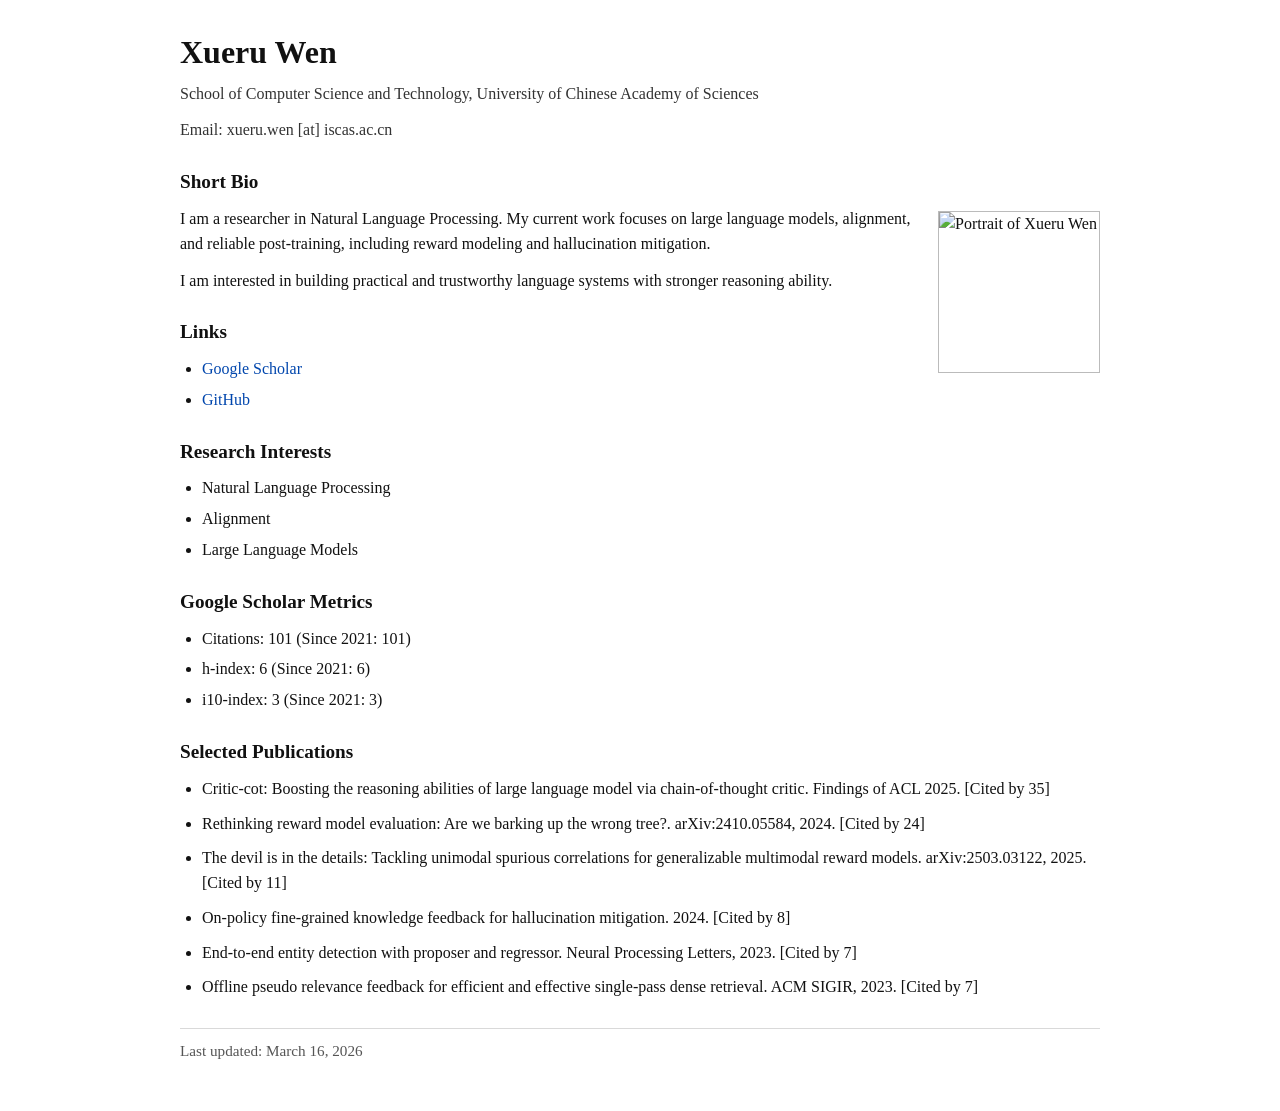
==== index.html @ b6af2918 "Initialize independent repository" ====
<!doctype html>
<html lang="en">
  <head>
    <meta charset="UTF-8" />
    <meta name="viewport" content="width=device-width, initial-scale=1.0" />
    <title>Xueru Wen | Personal Homepage</title>
    <meta
      name="description"
      content="Xueru Wen - NLP, Alignment, and Large Language Model research at UCAS."
    />
    <link rel="stylesheet" href="styles.css" />
  </head>
  <body>
    <main class="page">
      <header>
        <h1>Xueru Wen</h1>
        <p class="affiliation">
          School of Computer Science and Technology, University of Chinese Academy of Sciences
        </p>
        <p class="contact">
          Email: xueru.wen [at] iscas.ac.cn
        </p>
      </header>

      <section>
        <h2>Short Bio</h2>
        <img
          class="portrait"
          src="https://scholar.googleusercontent.com/citations?view_op=medium_photo&user=MGhwXeUAAAAJ&citpid=1"
          alt="Portrait of Xueru Wen"
        />
        <p>
          I am a researcher in Natural Language Processing. My current work focuses on large language models,
          alignment, and reliable post-training, including reward modeling and hallucination mitigation.
        </p>
        <p>
          I am interested in building practical and trustworthy language systems with stronger reasoning ability.
        </p>
      </section>

      <section>
        <h2>Links</h2>
        <ul>
          <li><a href="https://scholar.google.com/citations?user=MGhwXeUAAAAJ&hl=en" target="_blank" rel="noreferrer">Google Scholar</a></li>
          <li><a href="https://github.com/wenxueru" target="_blank" rel="noreferrer">GitHub</a></li>
        </ul>
      </section>

      <section>
        <h2>Research Interests</h2>
        <ul>
          <li>Natural Language Processing</li>
          <li>Alignment</li>
          <li>Large Language Models</li>
        </ul>
      </section>

      <section>
        <h2>Google Scholar Metrics</h2>
        <ul>
          <li>Citations: 101 (Since 2021: 101)</li>
          <li>h-index: 6 (Since 2021: 6)</li>
          <li>i10-index: 3 (Since 2021: 3)</li>
        </ul>
      </section>

      <section>
        <h2>Selected Publications</h2>
        <ul class="pub-list">
          <li>
            Critic-cot: Boosting the reasoning abilities of large language model via chain-of-thought critic.
            Findings of ACL 2025. [Cited by 35]
          </li>
          <li>
            Rethinking reward model evaluation: Are we barking up the wrong tree?.
            arXiv:2410.05584, 2024. [Cited by 24]
          </li>
          <li>
            The devil is in the details: Tackling unimodal spurious correlations for generalizable multimodal reward models.
            arXiv:2503.03122, 2025. [Cited by 11]
          </li>
          <li>
            On-policy fine-grained knowledge feedback for hallucination mitigation. 2024. [Cited by 8]
          </li>
          <li>
            End-to-end entity detection with proposer and regressor.
            Neural Processing Letters, 2023. [Cited by 7]
          </li>
          <li>
            Offline pseudo relevance feedback for efficient and effective single-pass dense retrieval.
            ACM SIGIR, 2023. [Cited by 7]
          </li>
        </ul>
      </section>

      <footer>
        <p>Last updated: March 16, 2026</p>
      </footer>
    </main>
  </body>
</html>
---- styles.css ----
html {
  font-size: 16px;
}

body {
  margin: 0;
  background: #ffffff;
  color: #111111;
  font-family: "Times New Roman", Times, serif;
  line-height: 1.55;
}

.page {
  width: min(920px, 92vw);
  margin: 28px auto 48px;
}

h1 {
  margin: 0;
  font-size: 2rem;
  font-weight: 700;
}

h2 {
  margin: 0 0 10px;
  font-size: 1.2rem;
  font-weight: 700;
}

p {
  margin: 0 0 12px;
}

.affiliation,
.contact {
  margin-top: 4px;
  color: #333333;
}

section {
  margin-top: 24px;
}

ul {
  margin: 0;
  padding-left: 22px;
}

li {
  margin: 6px 0;
}

a {
  color: #0046ad;
  text-decoration: none;
}

a:hover,
a:focus-visible {
  text-decoration: underline;
}

.portrait {
  float: right;
  width: 160px;
  height: 160px;
  object-fit: cover;
  margin: 4px 0 10px 20px;
  border: 1px solid #bbbbbb;
}

.pub-list li {
  margin: 10px 0;
}

footer {
  margin-top: 28px;
  border-top: 1px solid #d9d9d9;
  padding-top: 10px;
  color: #555555;
  font-size: 0.95rem;
}

@media (max-width: 680px) {
  .page {
    width: 94vw;
    margin-top: 20px;
  }

  .portrait {
    float: none;
    display: block;
    width: 120px;
    height: 120px;
    margin: 0 0 12px;
  }
}
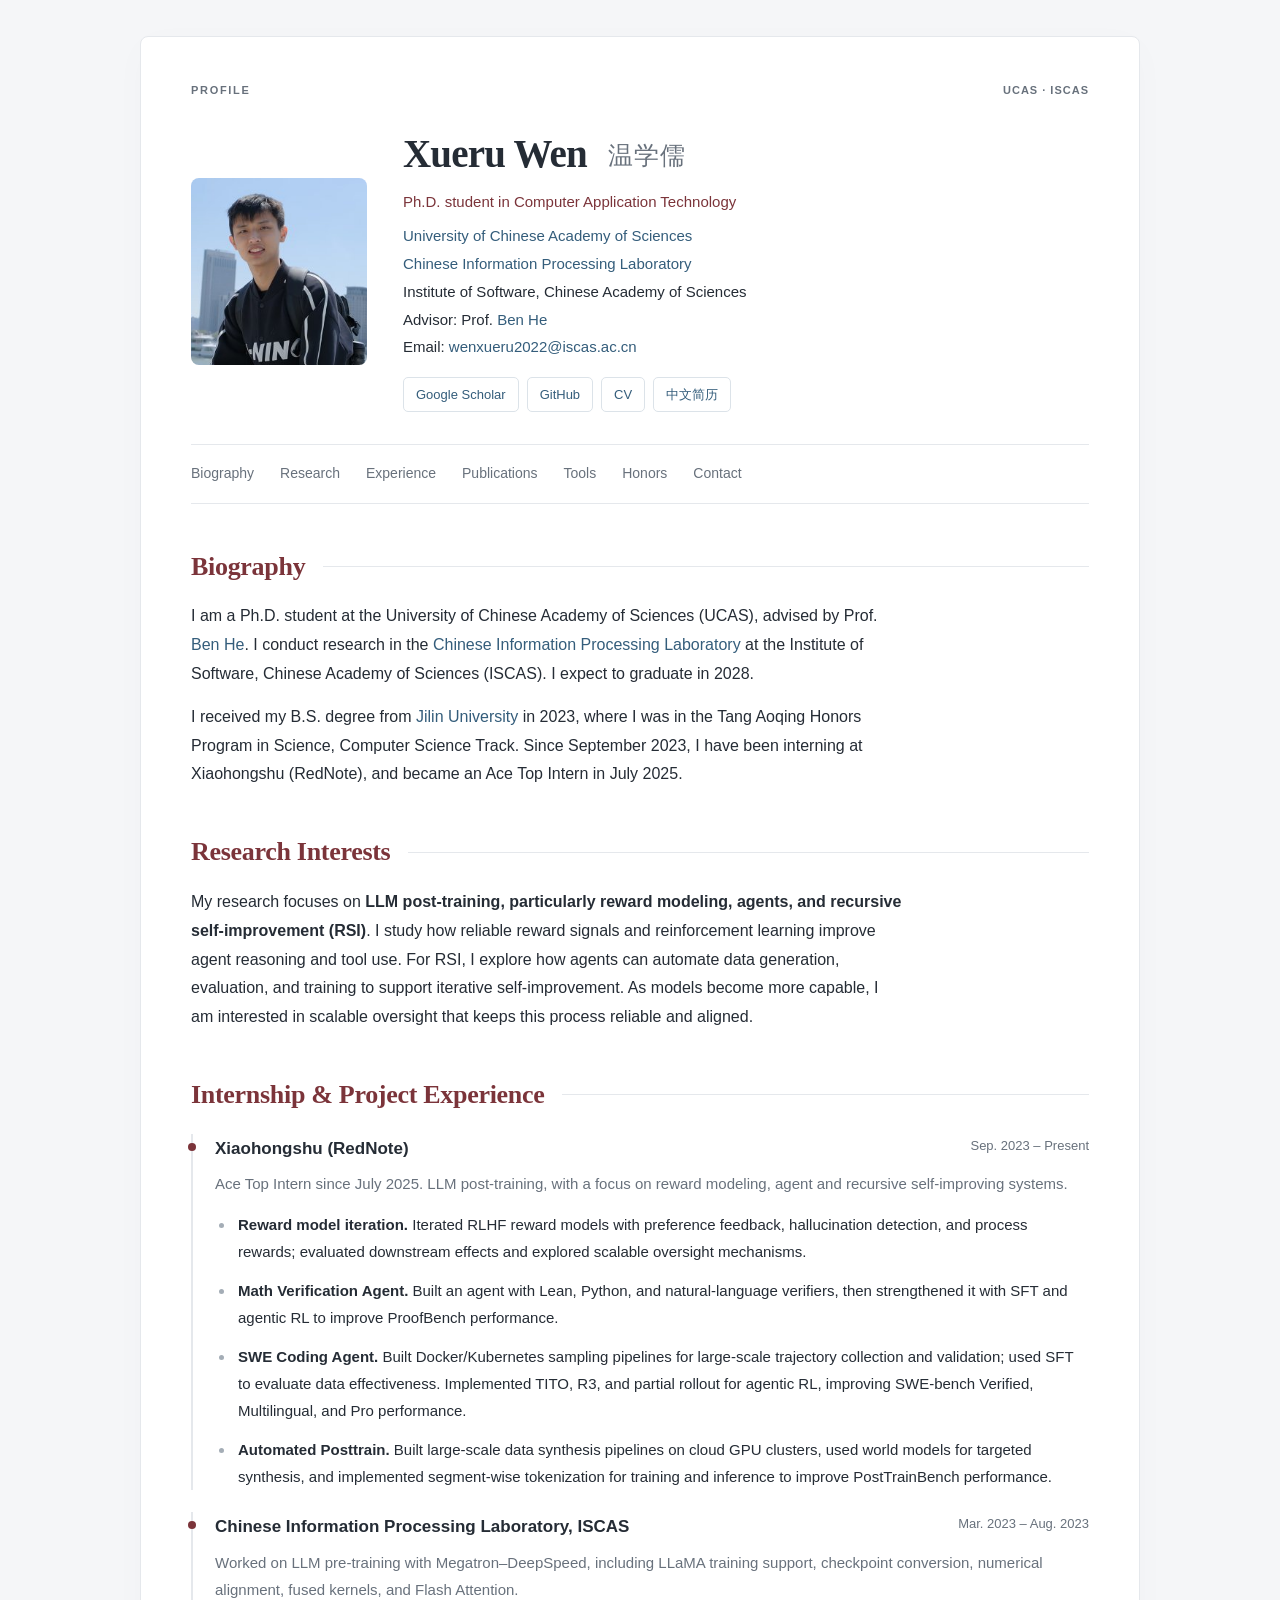
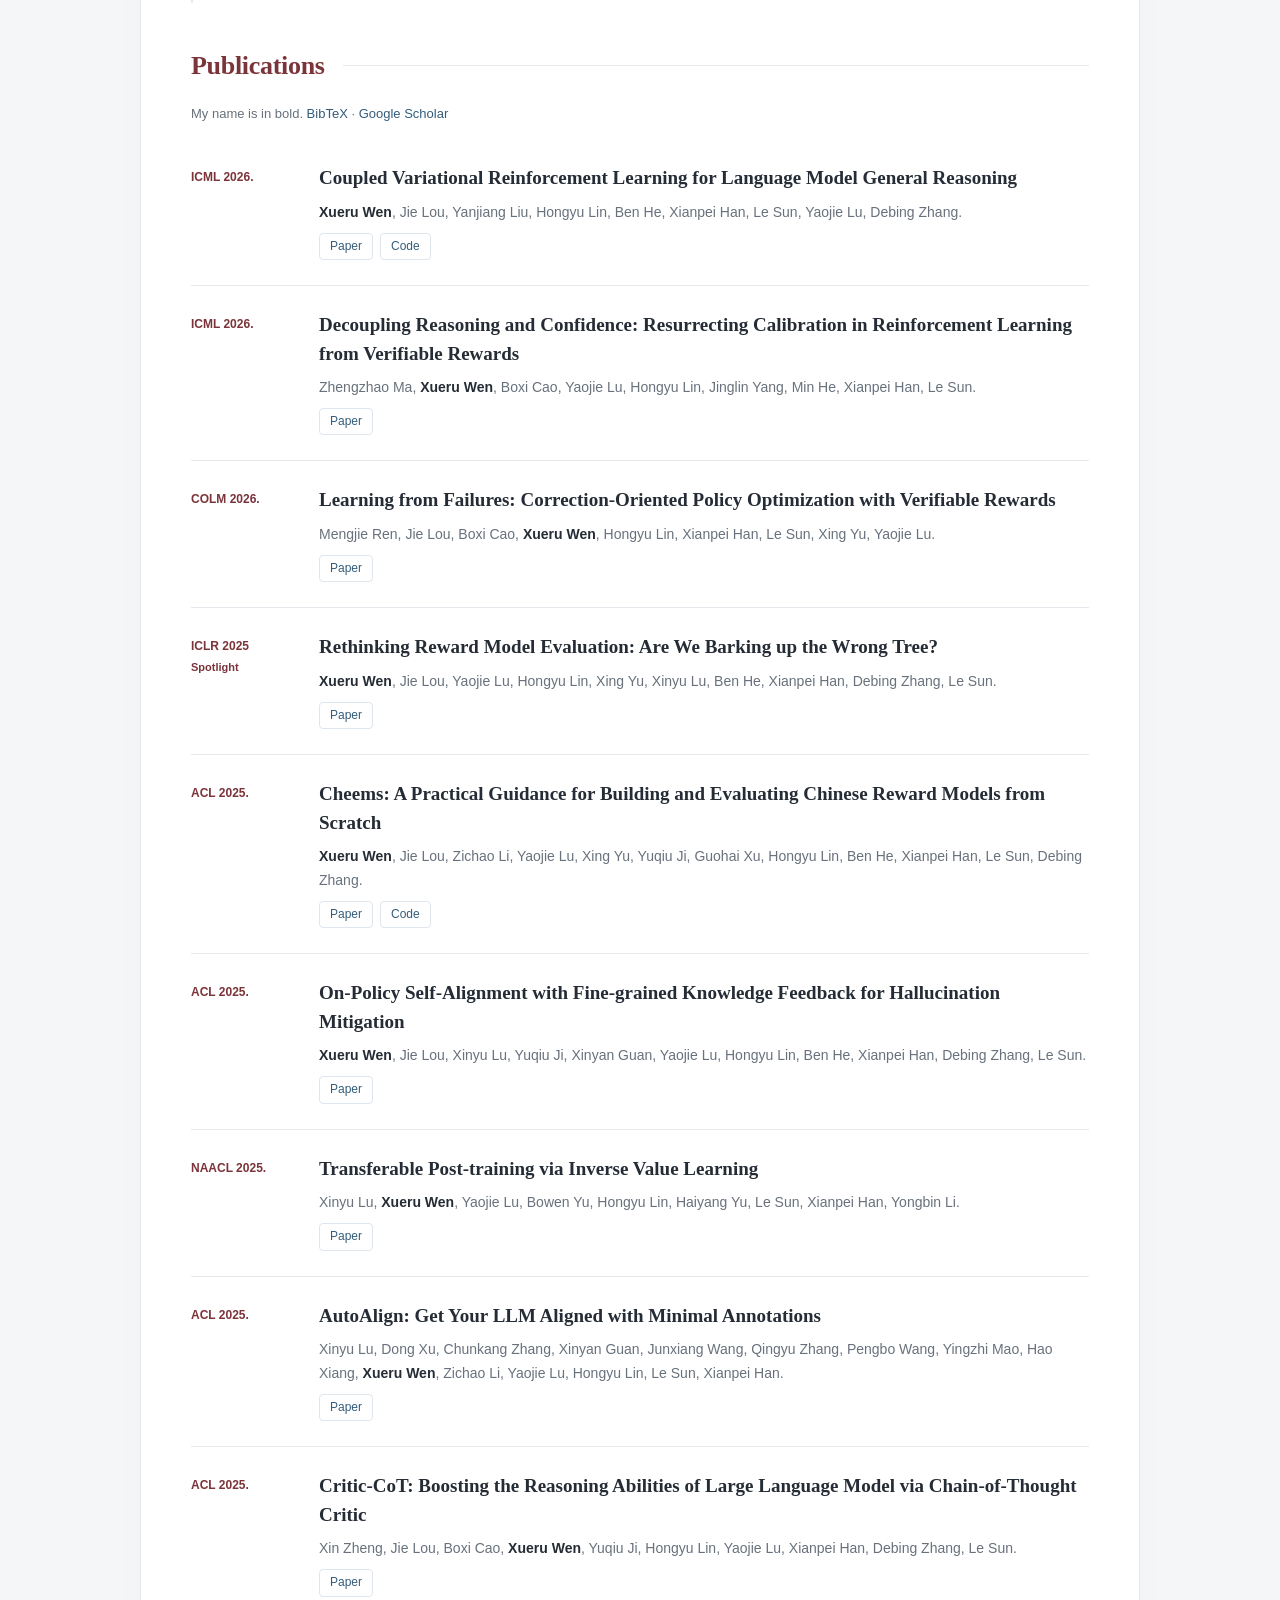
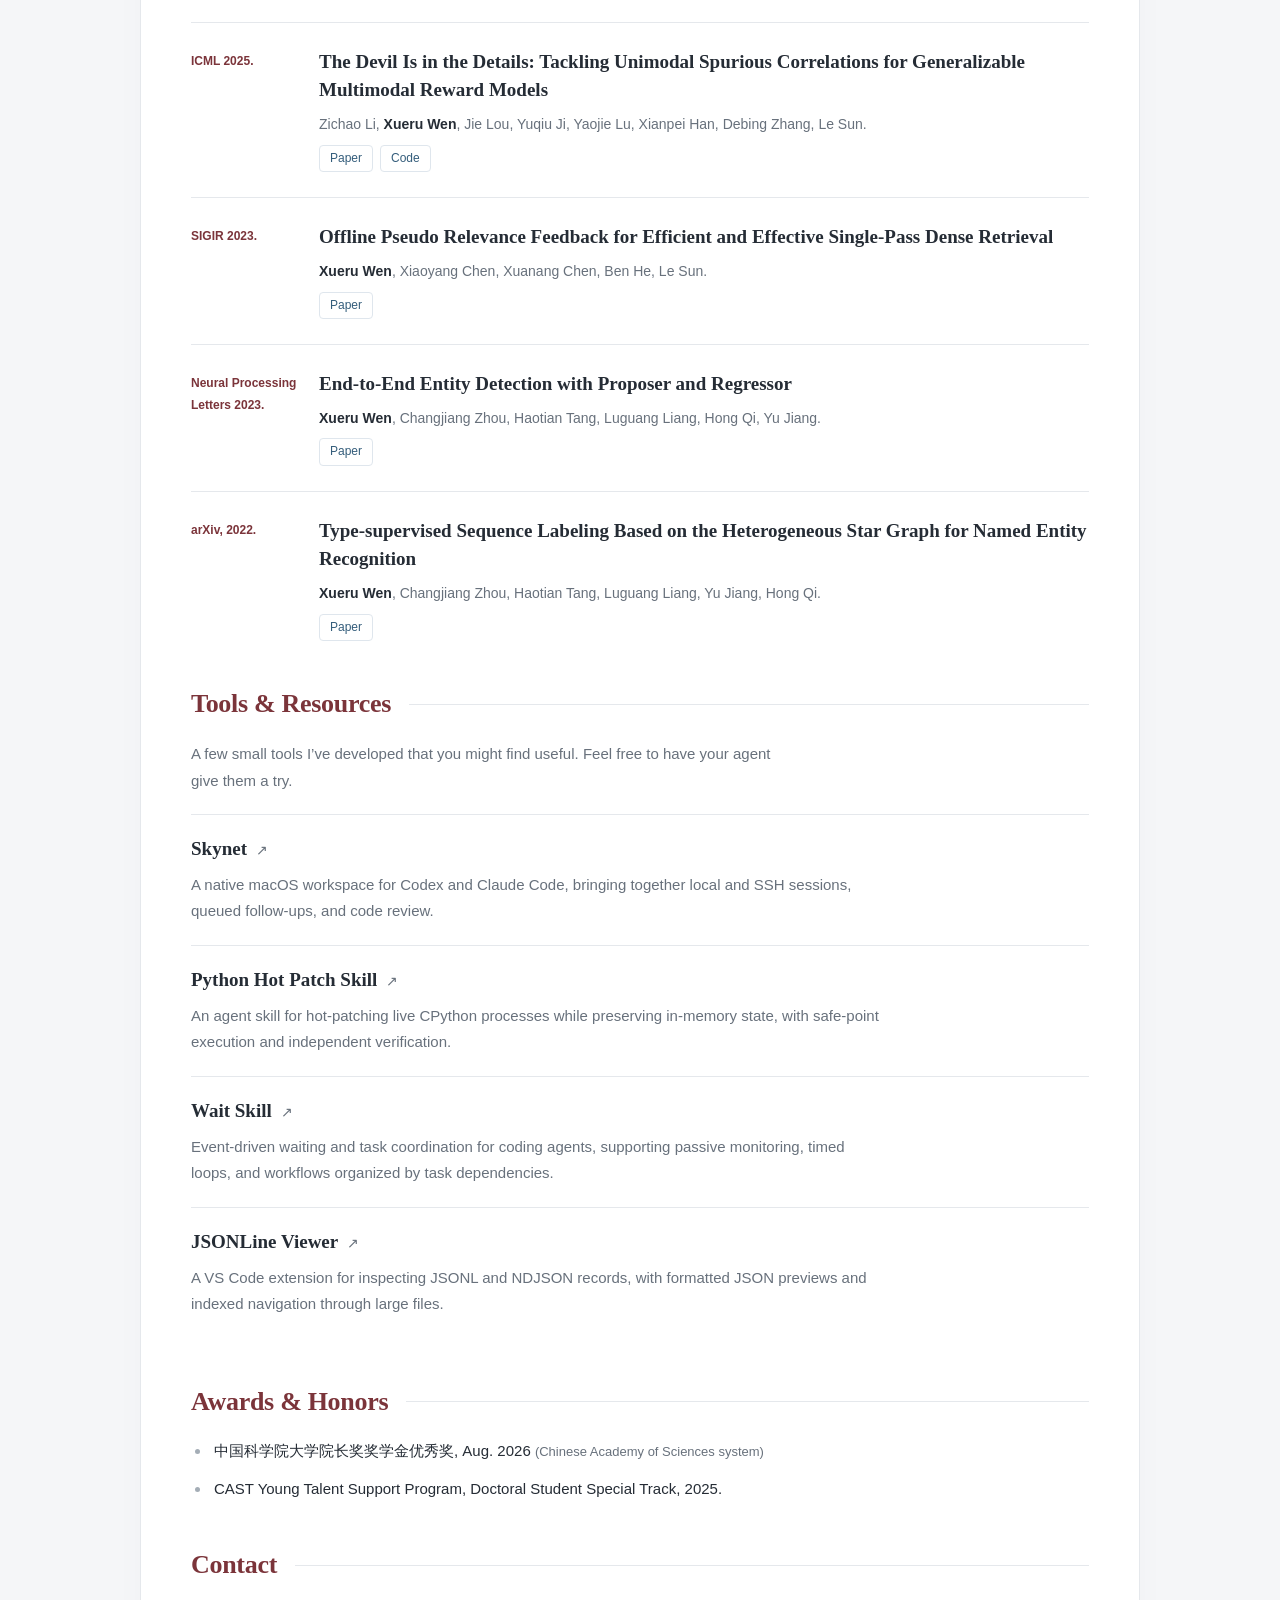
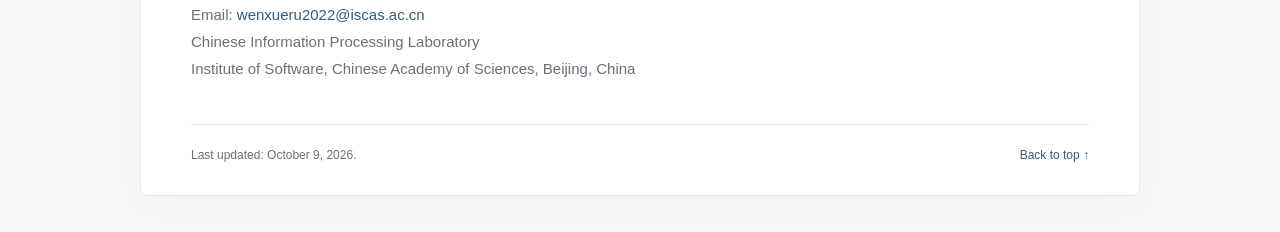
==== commit 15e485d8: "Publish academic profile with publications and CVs" ====
--- a/index.html
+++ b/index.html
@@ -1,101 +1,152 @@
 <!doctype html>
 <html lang="en">
-  <head>
-    <meta charset="UTF-8" />
-    <meta name="viewport" content="width=device-width, initial-scale=1.0" />
-    <title>Xueru Wen | Personal Homepage</title>
-    <meta
-      name="description"
-      content="Xueru Wen - NLP, Alignment, and Large Language Model research at UCAS."
-    />
-    <link rel="stylesheet" href="styles.css" />
-  </head>
-  <body>
-    <main class="page">
-      <header>
-        <h1>Xueru Wen</h1>
-        <p class="affiliation">
-          School of Computer Science and Technology, University of Chinese Academy of Sciences
-        </p>
-        <p class="contact">
-          Email: xueru.wen [at] iscas.ac.cn
-        </p>
-      </header>
+<head>
+  <meta charset="UTF-8" />
+  <meta name="viewport" content="width=device-width, initial-scale=1" />
+  <meta name="description" content="Xueru Wen (温学儒), Ph.D. student at UCAS and ISCAS. Research on LLM post-training, reward modeling, reinforcement learning, and recursive self-improving agents." />
+  <title>Xueru Wen | 温学儒</title>
+  <link rel="stylesheet" href="styles.css?v=6" />
+</head>
+<body>
+<a class="skip-link" href="#biography">Skip to content</a>
+<main class="page">
+  <header id="top">
+    <p class="eyebrow">Profile <span>UCAS · ISCAS</span></p>
+    <div class="profile">
+      <img class="portrait" src="assets/portrait.jpg?v=2" width="241" height="256" alt="Portrait of Xueru Wen" />
+      <div>
+        <h1>Xueru Wen <span class="chinese-name" lang="zh-CN">温学儒</span></h1>
+        <p class="role">Ph.D. student in Computer Application Technology</p>
+        <p><a href="https://www.ucas.ac.cn/">University of Chinese Academy of Sciences</a></p>
+        <p><a href="https://www.icip.org.cn/zh/homepage/">Chinese Information Processing Laboratory</a></p>
+        <p>Institute of Software, Chinese Academy of Sciences</p>
+        <p>Advisor: Prof. <a href="https://people.ucas.edu.cn/~benhe">Ben He</a></p>
+        <p>Email: <a href="mailto:wenxueru2022@iscas.ac.cn">wenxueru2022@iscas.ac.cn</a></p>
+        <div class="profile-links" aria-label="Profile and CV links">
+          <a href="https://scholar.google.com/citations?user=MGhwXeUAAAAJ&amp;hl=en">Google Scholar</a>
+          <a href="https://github.com/wenxueru">GitHub</a>
+          <a href="assets/resume.pdf?v=20261009-cv8">CV</a>
+          <a href="assets/resume-zh_CN.pdf?v=20261009-cv8" lang="zh-CN">中文简历</a>
+        </div>
+      </div>
+    </div>
+    <nav class="navigation" aria-label="Sections">
+      <a href="#biography">Biography</a><a href="#research">Research</a><a href="#experience">Experience</a>
+      <a href="#publications">Publications</a><a href="#projects">Tools</a><a href="#honors">Honors</a><a href="#contact">Contact</a>
+    </nav>
+  </header>
 
-      <section>
-        <h2>Short Bio</h2>
-        <img
-          class="portrait"
-          src="https://scholar.googleusercontent.com/citations?view_op=medium_photo&user=MGhwXeUAAAAJ&citpid=1"
-          alt="Portrait of Xueru Wen"
-        />
-        <p>
-          I am a researcher in Natural Language Processing. My current work focuses on large language models,
-          alignment, and reliable post-training, including reward modeling and hallucination mitigation.
-        </p>
-        <p>
-          I am interested in building practical and trustworthy language systems with stronger reasoning ability.
-        </p>
-      </section>
+  <section id="biography" aria-labelledby="biography-title">
+    <h2 id="biography-title">Biography</h2>
+    <p>I am a Ph.D. student at the University of Chinese Academy of Sciences (UCAS), advised by Prof. <a href="https://people.ucas.edu.cn/~benhe">Ben He</a>. I conduct research in the <a href="https://www.icip.org.cn/zh/homepage/">Chinese Information Processing Laboratory</a> at the Institute of Software, Chinese Academy of Sciences (ISCAS). I expect to graduate in 2028.</p>
+    <p>I received my B.S. degree from <a href="https://www.jlu.edu.cn/">Jilin University</a> in 2023, where I was in the Tang Aoqing Honors Program in Science, Computer Science Track. Since September 2023, I have been interning at Xiaohongshu (RedNote), and became an Ace Top Intern in July 2025.</p>
+  </section>
 
-      <section>
-        <h2>Links</h2>
-        <ul>
-          <li><a href="https://scholar.google.com/citations?user=MGhwXeUAAAAJ&hl=en" target="_blank" rel="noreferrer">Google Scholar</a></li>
-          <li><a href="https://github.com/wenxueru" target="_blank" rel="noreferrer">GitHub</a></li>
-        </ul>
-      </section>
+  <section id="research" aria-labelledby="research-title">
+    <h2 id="research-title">Research Interests</h2>
+    <p>My research focuses on <strong>LLM post-training, particularly reward modeling, agents, and recursive self-improvement (RSI)</strong>. I study how reliable reward signals and reinforcement learning improve agent reasoning and tool use. For RSI, I explore how agents can automate data generation, evaluation, and training to support iterative self-improvement. As models become more capable, I am interested in scalable oversight that keeps this process reliable and aligned.</p>
+  </section>
 
-      <section>
-        <h2>Research Interests</h2>
-        <ul>
-          <li>Natural Language Processing</li>
-          <li>Alignment</li>
-          <li>Large Language Models</li>
-        </ul>
-      </section>
+  <section id="experience" aria-labelledby="experience-title">
+    <h2 id="experience-title">Internship &amp; Project Experience</h2>
+    <article class="experience">
+      <div class="experience-title"><strong>Xiaohongshu (RedNote)</strong><span class="date">Sep. 2023 – Present</span></div>
+      <p>Ace Top Intern since July 2025. LLM post-training, with a focus on reward modeling, agent and recursive self-improving systems.</p>
+      <ul>
+        <li><strong>Reward model iteration.</strong> Iterated RLHF reward models with preference feedback, hallucination detection, and process rewards; evaluated downstream effects and explored scalable oversight mechanisms.</li>
+        <li><strong>Math Verification Agent.</strong> Built an agent with Lean, Python, and natural-language verifiers, then strengthened it with SFT and agentic RL to improve ProofBench performance.</li>
+        <li><strong>SWE Coding Agent.</strong> Built Docker/Kubernetes sampling pipelines for large-scale trajectory collection and validation; used SFT to evaluate data effectiveness. Implemented TITO, R3, and partial rollout for agentic RL, improving SWE-bench Verified, Multilingual, and Pro performance.</li>
+        <li><strong>Automated Posttrain.</strong> Built large-scale data synthesis pipelines on cloud GPU clusters, used world models for targeted synthesis, and implemented segment-wise tokenization for training and inference to improve PostTrainBench performance.</li>
+      </ul>
+    </article>
+    <article class="experience">
+      <div class="experience-title"><strong>Chinese Information Processing Laboratory, ISCAS</strong><span class="date">Mar. 2023 – Aug. 2023</span></div>
+      <p>Worked on LLM pre-training with Megatron–DeepSpeed, including LLaMA training support, checkpoint conversion, numerical alignment, fused kernels, and Flash Attention.</p>
+    </article>
+  </section>
 
-      <section>
-        <h2>Google Scholar Metrics</h2>
-        <ul>
-          <li>Citations: 101 (Since 2021: 101)</li>
-          <li>h-index: 6 (Since 2021: 6)</li>
-          <li>i10-index: 3 (Since 2021: 3)</li>
-        </ul>
-      </section>
+  <section id="publications" aria-labelledby="publications-title">
+    <h2 id="publications-title">Publications</h2>
+    <p class="section-note">My name is in bold. <a href="assets/publications.bib" download>BibTeX</a> · <a href="https://scholar.google.com/citations?user=MGhwXeUAAAAJ&amp;hl=en">Google Scholar</a></p>
+    <ol class="publications">
+<li><a class="paper-title" href="https://arxiv.org/abs/2512.12576">Coupled Variational Reinforcement Learning for Language Model General Reasoning</a>
+      <span class="paper-links"><a href="https://arxiv.org/abs/2512.12576">Paper</a> <a href="https://github.com/wenxueru/CoVRL">Code</a></span>
+      <div class="authors"><strong>Xueru Wen</strong>, Jie Lou, Yanjiang Liu, Hongyu Lin, Ben He, Xianpei Han, Le Sun, Yaojie Lu, Debing Zhang.</div><div class="venue">ICML 2026.</div></li>
+<li><a class="paper-title" href="https://arxiv.org/abs/2603.09117">Decoupling Reasoning and Confidence: Resurrecting Calibration in Reinforcement Learning from Verifiable Rewards</a>
+      <span class="paper-links"><a href="https://arxiv.org/abs/2603.09117">Paper</a></span>
+      <div class="authors">Zhengzhao Ma, <strong>Xueru Wen</strong>, Boxi Cao, Yaojie Lu, Hongyu Lin, Jinglin Yang, Min He, Xianpei Han, Le Sun.</div><div class="venue">ICML 2026.</div></li>
+<li><a class="paper-title" href="https://arxiv.org/abs/2605.14539">Learning from Failures: Correction-Oriented Policy Optimization with Verifiable Rewards</a>
+      <span class="paper-links"><a href="https://arxiv.org/abs/2605.14539">Paper</a></span>
+      <div class="authors">Mengjie Ren, Jie Lou, Boxi Cao, <strong>Xueru Wen</strong>, Hongyu Lin, Xianpei Han, Le Sun, Xing Yu, Yaojie Lu.</div><div class="venue">COLM 2026.</div></li>
+<li><a class="paper-title" href="https://openreview.net/forum?id=Cnwz9jONi5">Rethinking Reward Model Evaluation: Are We Barking up the Wrong Tree?</a>
+      <span class="paper-links"><a href="https://openreview.net/forum?id=Cnwz9jONi5">Paper</a></span>
+      <div class="authors"><strong>Xueru Wen</strong>, Jie Lou, Yaojie Lu, Hongyu Lin, Xing Yu, Xinyu Lu, Ben He, Xianpei Han, Debing Zhang, Le Sun.</div><div class="venue">ICLR 2025 <span class="spotlight">Spotlight</span></div></li>
+<li><a class="paper-title" href="https://aclanthology.org/2025.acl-long.737/">Cheems: A Practical Guidance for Building and Evaluating Chinese Reward Models from Scratch</a>
+      <span class="paper-links"><a href="https://aclanthology.org/2025.acl-long.737/">Paper</a> <a href="https://github.com/AlignRM/CheemsRM">Code</a></span>
+      <div class="authors"><strong>Xueru Wen</strong>, Jie Lou, Zichao Li, Yaojie Lu, Xing Yu, Yuqiu Ji, Guohai Xu, Hongyu Lin, Ben He, Xianpei Han, Le Sun, Debing Zhang.</div><div class="venue">ACL 2025.</div></li>
+<li><a class="paper-title" href="https://aclanthology.org/2025.findings-acl.271/">On-Policy Self-Alignment with Fine-grained Knowledge Feedback for Hallucination Mitigation</a>
+      <span class="paper-links"><a href="https://aclanthology.org/2025.findings-acl.271/">Paper</a></span>
+      <div class="authors"><strong>Xueru Wen</strong>, Jie Lou, Xinyu Lu, Yuqiu Ji, Xinyan Guan, Yaojie Lu, Hongyu Lin, Ben He, Xianpei Han, Debing Zhang, Le Sun.</div><div class="venue">ACL 2025.</div></li>
+<li><a class="paper-title" href="https://aclanthology.org/2025.naacl-long.227/">Transferable Post-training via Inverse Value Learning</a>
+      <span class="paper-links"><a href="https://aclanthology.org/2025.naacl-long.227/">Paper</a></span>
+      <div class="authors">Xinyu Lu, <strong>Xueru Wen</strong>, Yaojie Lu, Bowen Yu, Hongyu Lin, Haiyang Yu, Le Sun, Xianpei Han, Yongbin Li.</div><div class="venue">NAACL 2025.</div></li>
+<li><a class="paper-title" href="https://aclanthology.org/2025.acl-demo.19/">AutoAlign: Get Your LLM Aligned with Minimal Annotations</a>
+      <span class="paper-links"><a href="https://aclanthology.org/2025.acl-demo.19/">Paper</a></span>
+      <div class="authors">Xinyu Lu, Dong Xu, Chunkang Zhang, Xinyan Guan, Junxiang Wang, Qingyu Zhang, Pengbo Wang, Yingzhi Mao, Hao Xiang, <strong>Xueru Wen</strong>, Zichao Li, Yaojie Lu, Hongyu Lin, Le Sun, Xianpei Han.</div><div class="venue">ACL 2025.</div></li>
+<li><a class="paper-title" href="https://aclanthology.org/2025.findings-acl.89/">Critic-CoT: Boosting the Reasoning Abilities of Large Language Model via Chain-of-Thought Critic</a>
+      <span class="paper-links"><a href="https://aclanthology.org/2025.findings-acl.89/">Paper</a></span>
+      <div class="authors">Xin Zheng, Jie Lou, Boxi Cao, <strong>Xueru Wen</strong>, Yuqiu Ji, Hongyu Lin, Yaojie Lu, Xianpei Han, Debing Zhang, Le Sun.</div><div class="venue">ACL 2025.</div></li>
+<li><a class="paper-title" href="https://proceedings.mlr.press/v267/li25cw.html">The Devil Is in the Details: Tackling Unimodal Spurious Correlations for Generalizable Multimodal Reward Models</a>
+      <span class="paper-links"><a href="https://proceedings.mlr.press/v267/li25cw.html">Paper</a> <a href="https://github.com/alignrm/Generalizable-MM-RM">Code</a></span>
+      <div class="authors">Zichao Li, <strong>Xueru Wen</strong>, Jie Lou, Yuqiu Ji, Yaojie Lu, Xianpei Han, Debing Zhang, Le Sun.</div><div class="venue">ICML 2025.</div></li>
+<li><a class="paper-title" href="https://doi.org/10.1145/3539618.3592028">Offline Pseudo Relevance Feedback for Efficient and Effective Single-Pass Dense Retrieval</a>
+      <span class="paper-links"><a href="https://doi.org/10.1145/3539618.3592028">Paper</a></span>
+      <div class="authors"><strong>Xueru Wen</strong>, Xiaoyang Chen, Xuanang Chen, Ben He, Le Sun.</div><div class="venue">SIGIR 2023.</div></li>
+<li><a class="paper-title" href="https://doi.org/10.1007/s11063-023-11201-8">End-to-End Entity Detection with Proposer and Regressor</a>
+      <span class="paper-links"><a href="https://doi.org/10.1007/s11063-023-11201-8">Paper</a></span>
+      <div class="authors"><strong>Xueru Wen</strong>, Changjiang Zhou, Haotian Tang, Luguang Liang, Hong Qi, Yu Jiang.</div><div class="venue">Neural Processing Letters 2023.</div></li>
+<li><a class="paper-title" href="https://arxiv.org/abs/2210.10240">Type-supervised Sequence Labeling Based on the Heterogeneous Star Graph for Named Entity Recognition</a>
+      <span class="paper-links"><a href="https://arxiv.org/abs/2210.10240">Paper</a></span>
+      <div class="authors"><strong>Xueru Wen</strong>, Changjiang Zhou, Haotian Tang, Luguang Liang, Yu Jiang, Hong Qi.</div><div class="venue">arXiv, 2022.</div></li>
+    </ol>
+  </section>
 
-      <section>
-        <h2>Selected Publications</h2>
-        <ul class="pub-list">
-          <li>
-            Critic-cot: Boosting the reasoning abilities of large language model via chain-of-thought critic.
-            Findings of ACL 2025. [Cited by 35]
-          </li>
-          <li>
-            Rethinking reward model evaluation: Are we barking up the wrong tree?.
-            arXiv:2410.05584, 2024. [Cited by 24]
-          </li>
-          <li>
-            The devil is in the details: Tackling unimodal spurious correlations for generalizable multimodal reward models.
-            arXiv:2503.03122, 2025. [Cited by 11]
-          </li>
-          <li>
-            On-policy fine-grained knowledge feedback for hallucination mitigation. 2024. [Cited by 8]
-          </li>
-          <li>
-            End-to-end entity detection with proposer and regressor.
-            Neural Processing Letters, 2023. [Cited by 7]
-          </li>
-          <li>
-            Offline pseudo relevance feedback for efficient and effective single-pass dense retrieval.
-            ACM SIGIR, 2023. [Cited by 7]
-          </li>
-        </ul>
-      </section>
+  <section id="projects" aria-labelledby="projects-title">
+    <h2 id="projects-title">Tools &amp; Resources</h2>
+    <p class="tools-intro">A few small tools I’ve developed that you might find useful. Feel free to have your agent give them a try.</p>
+    <div class="projects-grid">
+      <article class="project">
+        <h3><a href="https://github.com/wenxueru/skynet">Skynet <span aria-hidden="true">↗</span></a></h3>
+        <p>A native macOS workspace for Codex and Claude Code, bringing together local and SSH sessions, queued follow-ups, and code review.</p>
+      </article>
+      <article class="project">
+        <h3><a href="https://github.com/wenxueru/python-hot-patch-skill">Python Hot Patch Skill <span aria-hidden="true">↗</span></a></h3>
+        <p>An agent skill for hot-patching live CPython processes while preserving in-memory state, with safe-point execution and independent verification.</p>
+      </article>
+      <article class="project">
+        <h3><a href="https://github.com/wenxueru/wait-skill">Wait Skill <span aria-hidden="true">↗</span></a></h3>
+        <p>Event-driven waiting and task coordination for coding agents, supporting passive monitoring, timed loops, and workflows organized by task dependencies.</p>
+      </article>
+      <article class="project">
+        <h3><a href="https://github.com/wenxueru/jsonline-viewer">JSONLine Viewer <span aria-hidden="true">↗</span></a></h3>
+        <p>A VS Code extension for inspecting JSONL and NDJSON records, with formatted JSON previews and indexed navigation through large files.</p>
+      </article>
+    </div>
+  </section>
 
-      <footer>
-        <p>Last updated: March 16, 2026</p>
-      </footer>
-    </main>
-  </body>
+  <section id="honors" aria-labelledby="honors-title">
+    <h2 id="honors-title">Awards &amp; Honors</h2>
+    <ul>
+      <li><span lang="zh-CN">中国科学院大学院长奖奖学金优秀奖</span>, Aug. 2026 <span class="section-note">(Chinese Academy of Sciences system)</span></li>
+      <li>CAST Young Talent Support Program, Doctoral Student Special Track, 2025.</li>
+    </ul>
+  </section>
+
+  <section id="contact" aria-labelledby="contact-title">
+    <h2 id="contact-title">Contact</h2>
+    <p>Email: <a href="mailto:wenxueru2022@iscas.ac.cn">wenxueru2022@iscas.ac.cn</a><br />Chinese Information Processing Laboratory<br />Institute of Software, Chinese Academy of Sciences, Beijing, China</p>
+  </section>
+  <footer><p>Last updated: <time datetime="2026-10-09">October 9, 2026</time>.</p><a href="#top">Back to top ↑</a></footer>
+</main>
+</body>
 </html>
--- a/styles.css
+++ b/styles.css
@@ -1,97 +1,178 @@
-html {
-  font-size: 16px;
+:root {
+  color-scheme: light;
+  --ink: #252c35;
+  --muted: #68717c;
+  --accent: #7b343a;
+  --link: #345d7b;
+  --rule: #e5e8ec;
+  --serif: Georgia, "Times New Roman", "Songti SC", SimSun, serif;
 }
-
+* { box-sizing: border-box; }
+html { scroll-behavior: smooth; scroll-padding-top: 28px; }
 body {
   margin: 0;
-  background: #ffffff;
-  color: #111111;
-  font-family: "Times New Roman", Times, serif;
-  line-height: 1.55;
+  color: var(--ink);
+  background: #f5f6f8;
+  font: 16px/1.8 -apple-system, BlinkMacSystemFont, "Segoe UI", "PingFang SC", sans-serif;
+  -webkit-font-smoothing: antialiased;
 }
-
 .page {
-  width: min(920px, 92vw);
-  margin: 28px auto 48px;
+  max-width: 1000px;
+  margin: 36px auto;
+  padding: 44px 50px 28px;
+  background: #fff;
+  border: 1px solid var(--rule);
+  border-radius: 8px;
+  box-shadow: 0 8px 38px #25324505;
 }
-
-h1 {
+a { color: var(--link); text-decoration: none; text-underline-offset: 3px; }
+a:hover { text-decoration: underline; }
+a:focus-visible { outline: 2px solid var(--link); outline-offset: 4px; border-radius: 2px; }
+.skip-link { position: absolute; left: -9999px; }
+.skip-link:focus { left: 20px; top: 10px; padding: 8px 12px; background: white; z-index: 1; }
+.eyebrow {
+  display: flex;
+  justify-content: space-between;
+  margin: 0 0 30px;
+  color: var(--muted);
+  font-size: 11px;
+  font-weight: 600;
+  letter-spacing: 1.7px;
+  text-transform: uppercase;
+}
+.eyebrow span { letter-spacing: 1px; }
+.profile { display: grid; grid-template-columns: 176px minmax(0, 1fr); gap: 36px; align-items: center; }
+.portrait { display: block; width: 176px; height: auto; border-radius: 8px; }
+h1 { font: 700 39px/1.2 var(--serif); letter-spacing: -.8px; margin: 0 0 12px; }
+.chinese-name { display: inline-block; margin-left: 12px; color: var(--muted); font-size: 25px; font-weight: 500; letter-spacing: 1px; vertical-align: 3px; }
+.profile p { margin: 0 0 3px; font-size: 15px; line-height: 1.65; }
+.profile .role { margin-bottom: 10px; color: var(--accent); font-size: 15px; font-weight: 500; }
+.profile .profile-links { margin-top: 17px; }
+.profile-links { display: flex; flex-wrap: wrap; gap: 8px; }
+.profile-links a {
+  padding: 5px 12px;
+  border: 1px solid #dce3e9;
+  border-radius: 5px;
+  font-size: 13px;
+  font-weight: 500;
+  transition: background-color .15s, border-color .15s;
+}
+.profile-links a:hover { background: #f2f6f9; border-color: #a9bdcd; text-decoration: none; }
+.navigation {
+  display: flex;
+  flex-wrap: wrap;
+  gap: 6px 26px;
+  margin: 32px 0 0;
+  padding: 11px 0;
+  border-top: 1px solid var(--rule);
+  border-bottom: 1px solid var(--rule);
+  font-size: 14px;
+  font-weight: 500;
+}
+.navigation a { color: var(--muted); padding: 5px 0; }
+.navigation a:hover { color: var(--accent); }
+section { margin-top: 46px; }
+#biography p, #research p { max-width: 80ch; }
+h2 {
+  display: flex;
+  align-items: center;
+  gap: 18px;
+  margin: 0 0 19px;
+  color: var(--accent);
+  font: 700 26px/1.3 var(--serif);
+  letter-spacing: -.3px;
+}
+h2::after { content: ""; height: 1px; background: var(--rule); flex: 1; min-width: 20px; }
+p { margin: 0 0 14px; }
+strong { font-weight: 600; }
+.experience { position: relative; margin-top: 22px; padding-left: 22px; border-left: 2px solid var(--rule); }
+.experience::before { content: ""; position: absolute; left: -5px; top: 9px; width: 8px; height: 8px; border-radius: 50%; background: var(--accent); }
+.experience-title { display: flex; justify-content: space-between; gap: 6px 20px; flex-wrap: wrap; margin-bottom: 6px; }
+.experience-title strong { font-size: 17px; }
+.date { color: var(--muted); font-size: 13px; white-space: nowrap; }
+.experience p { color: var(--muted); font-size: 15px; }
+ul { padding-left: 20px; margin: 12px 0 0; }
+li { padding-left: 3px; margin-bottom: 11px; }
+li::marker { color: #a4adb6; }
+.experience ul { font-size: 15px; line-height: 1.8; }
+.experience li { margin-bottom: 12px; }
+.experience li strong { color: var(--ink); }
+.publications { padding: 0; margin: 12px 0 0; list-style: none; }
+.publications li {
+  display: grid;
+  grid-template-columns: 106px minmax(0, 1fr);
+  column-gap: 22px;
+  row-gap: 8px;
   margin: 0;
-  font-size: 2rem;
-  font-weight: 700;
+  padding: 25px 0;
+  border-bottom: 1px solid var(--rule);
 }
-
-h2 {
-  margin: 0 0 10px;
-  font-size: 1.2rem;
-  font-weight: 700;
+.publications li:last-child { border-bottom: 0; padding-bottom: 0; }
+.paper-title { grid-column: 2; grid-row: 1; color: var(--ink); font: 700 19px/1.5 var(--serif); }
+.paper-title:hover { color: var(--accent); }
+.authors { grid-column: 2; grid-row: 2; color: var(--muted); font-size: 14px; line-height: 1.7; }
+.authors strong { color: var(--ink); }
+.venue { grid-column: 1; grid-row: 1 / 4; align-self: start; padding-top: 3px; color: var(--accent); font-size: 12px; line-height: 1.8; font-weight: 600; }
+.spotlight { display: block; font-size: 11px; font-weight: 600; }
+.paper-links { grid-column: 2; grid-row: 3; display: flex; flex-wrap: wrap; gap: 7px; font-size: 11px; }
+.paper-links a { padding: 2px 10px; border: 1px solid #dfe6ed; border-radius: 4px; font-size: 12px; line-height: 1.8; }
+.paper-links a:hover { background: #f2f6f9; text-decoration: none; }
+.section-note { color: var(--muted); font-size: 13px; line-height: 1.8; }
+.tools-intro { max-width: 73ch; margin-bottom: 20px; color: var(--muted); font-size: 15px; line-height: 1.8; }
+.projects-grid { display: grid; grid-template-columns: minmax(0, 1fr); }
+.project { padding: 21px 0; border-top: 1px solid var(--rule); }
+.project h3 { margin: 0 0 9px; font: 700 19px/1.4 var(--serif); }
+.project h3 a { color: var(--ink); }
+.project h3 a:hover { color: var(--accent); }
+.project h3 span { margin-left: 4px; color: var(--muted); font: 14px/1 sans-serif; }
+.project p { max-width: 83ch; margin: 0; color: var(--muted); font-size: 15px; line-height: 1.75; }
+#honors li { font-size: 15px; }
+#contact p { color: var(--muted); font-size: 15px; }
+footer { display: flex; justify-content: space-between; flex-wrap: wrap; gap: 8px 20px; margin-top: 42px; padding-top: 20px; border-top: 1px solid var(--rule); color: var(--muted); font-size: 12px; }
+footer p { margin: 0; }
+@media (max-width: 760px) {
+  body { background: #fff; }
+  .page { margin: 0 auto; padding: 30px 26px 25px; border: 0; border-radius: 0; box-shadow: none; }
+  .profile { grid-template-columns: 140px minmax(0, 1fr); gap: 25px; }
+  .portrait { width: 140px; }
+  h1 { font-size: 32px; }
+  .chinese-name { margin-left: 8px; font-size: 22px; }
+  .navigation { gap: 8px 24px; }
+  .publications li { grid-template-columns: 92px minmax(0, 1fr); column-gap: 16px; }
 }
-
-p {
-  margin: 0 0 12px;
+@media (max-width: 540px) {
+  body { font-size: 16px; line-height: 1.8; }
+  .page { padding: 25px 22px; }
+  .eyebrow { font-size: 10px; margin-bottom: 23px; }
+  .profile { grid-template-columns: 1fr; gap: 21px; }
+  .portrait { width: 120px; }
+  h1 { font-size: 34px; }
+  .chinese-name { font-size: 23px; }
+  .profile p { font-size: 14px; }
+  .profile .role { font-size: 14px; }
+  .profile a { overflow-wrap: anywhere; }
+  .profile-links a { padding: 5px 11px; }
+  .navigation { margin-top: 25px; gap: 4px 23px; font-size: 13px; }
+  section { margin-top: 34px; }
+  h2 { font-size: 24px; gap: 13px; }
+  .experience { padding-left: 16px; }
+  .experience-title { display: block; }
+  .date { display: block; margin-top: 3px; }
+  .publications li { grid-template-columns: minmax(0, 1fr); padding: 22px 0; row-gap: 8px; }
+  .venue { grid-column: 1; grid-row: 1; padding: 0; font-size: 12px; }
+  .spotlight { display: inline; }
+  .paper-title { grid-column: 1; grid-row: 2; font-size: 18px; }
+  .authors { grid-column: 1; grid-row: 3; font-size: 13px; }
+  .paper-links { grid-column: 1; grid-row: 4; }
+  .paper-links a { font-size: 12px; padding: 2px 10px; }
+  #projects h2 { align-items: baseline; }
 }
-
-.affiliation,
-.contact {
-  margin-top: 4px;
-  color: #333333;
+@media (prefers-reduced-motion: reduce) { html { scroll-behavior: auto; } }
+@media print {
+  body { background: white; font-size: 11pt; }
+  .page { max-width: none; margin: 0; padding: 0; border: 0; box-shadow: none; }
+  .eyebrow, .navigation, .skip-link, footer a { display: none; }
+  .publications li, .experience, .project { break-inside: avoid; }
+  .profile-links a, .paper-links a { border: 0; padding: 0; }
+  a { color: inherit; }
 }
-
-section {
-  margin-top: 24px;
-}
-
-ul {
-  margin: 0;
-  padding-left: 22px;
-}
-
-li {
-  margin: 6px 0;
-}
-
-a {
-  color: #0046ad;
-  text-decoration: none;
-}
-
-a:hover,
-a:focus-visible {
-  text-decoration: underline;
-}
-
-.portrait {
-  float: right;
-  width: 160px;
-  height: 160px;
-  object-fit: cover;
-  margin: 4px 0 10px 20px;
-  border: 1px solid #bbbbbb;
-}
-
-.pub-list li {
-  margin: 10px 0;
-}
-
-footer {
-  margin-top: 28px;
-  border-top: 1px solid #d9d9d9;
-  padding-top: 10px;
-  color: #555555;
-  font-size: 0.95rem;
-}
-
-@media (max-width: 680px) {
-  .page {
-    width: 94vw;
-    margin-top: 20px;
-  }
-
-  .portrait {
-    float: none;
-    display: block;
-    width: 120px;
-    height: 120px;
-    margin: 0 0 12px;
-  }
-}
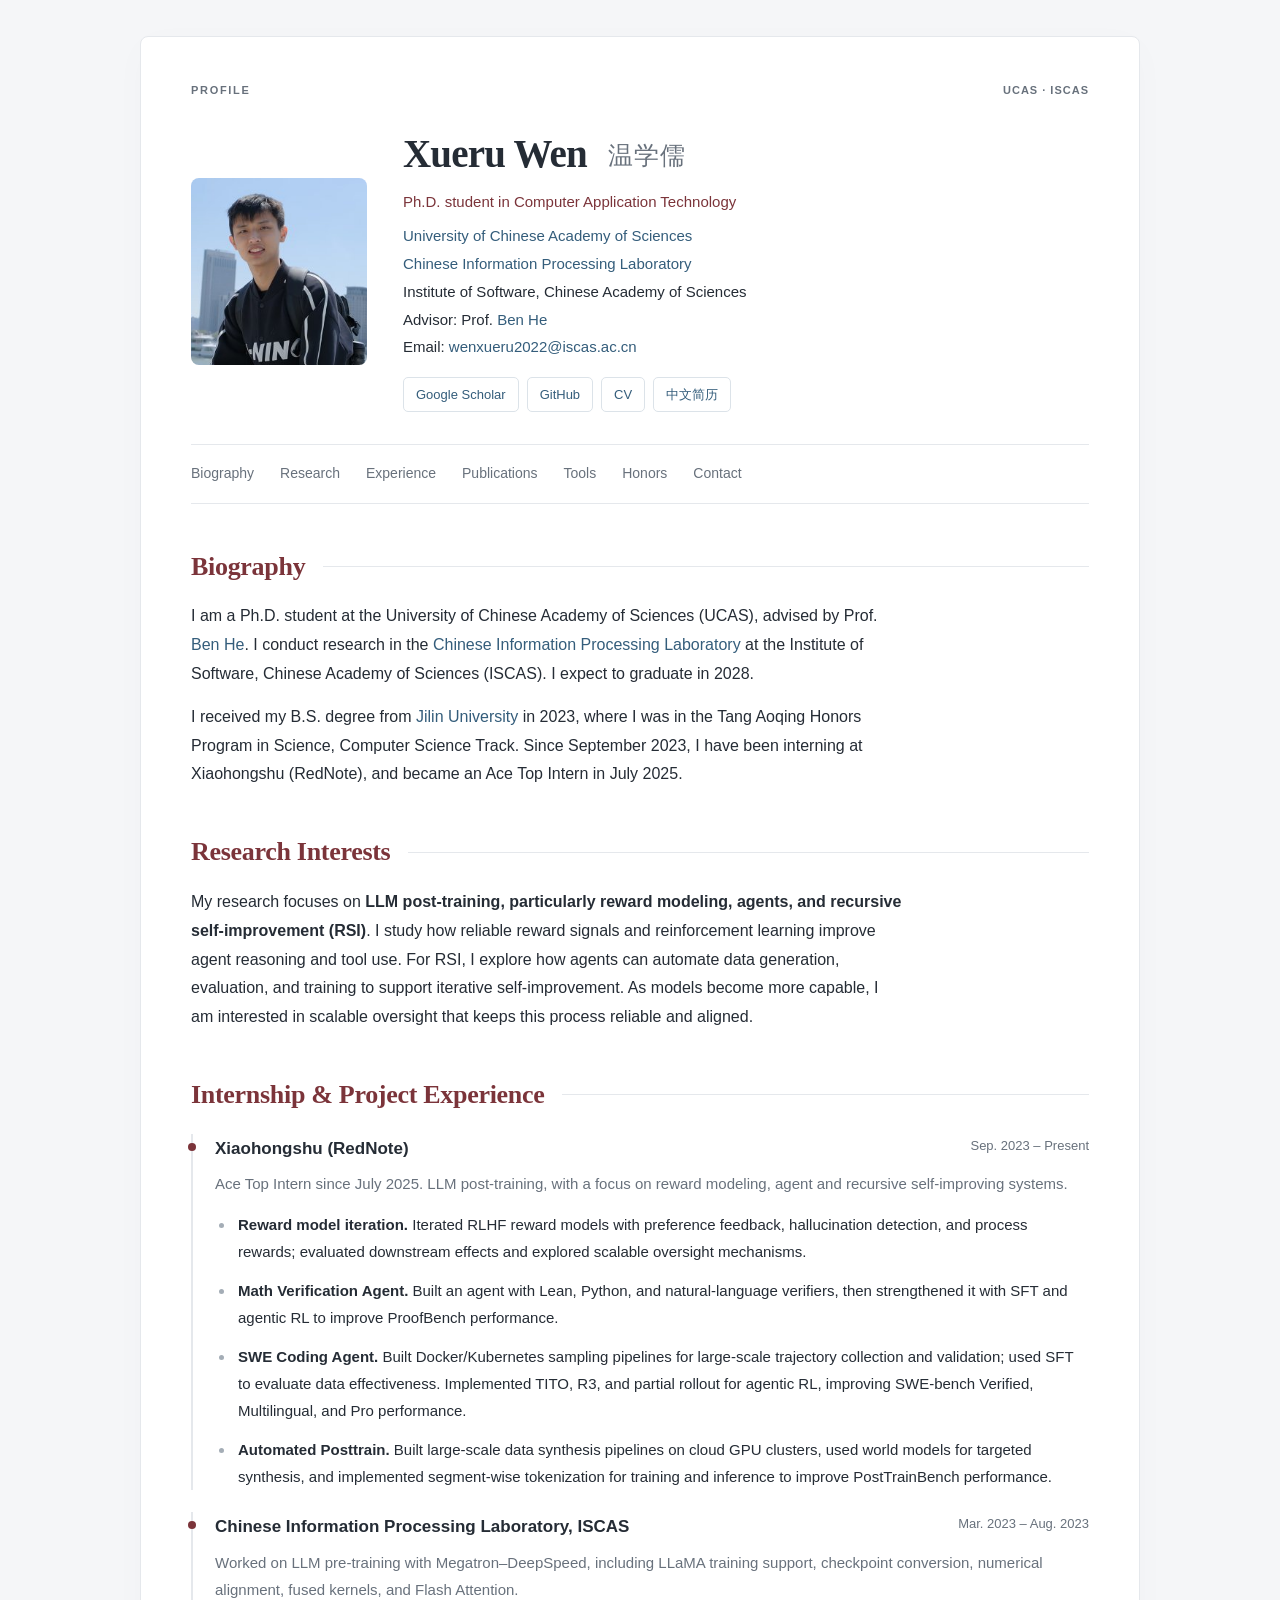
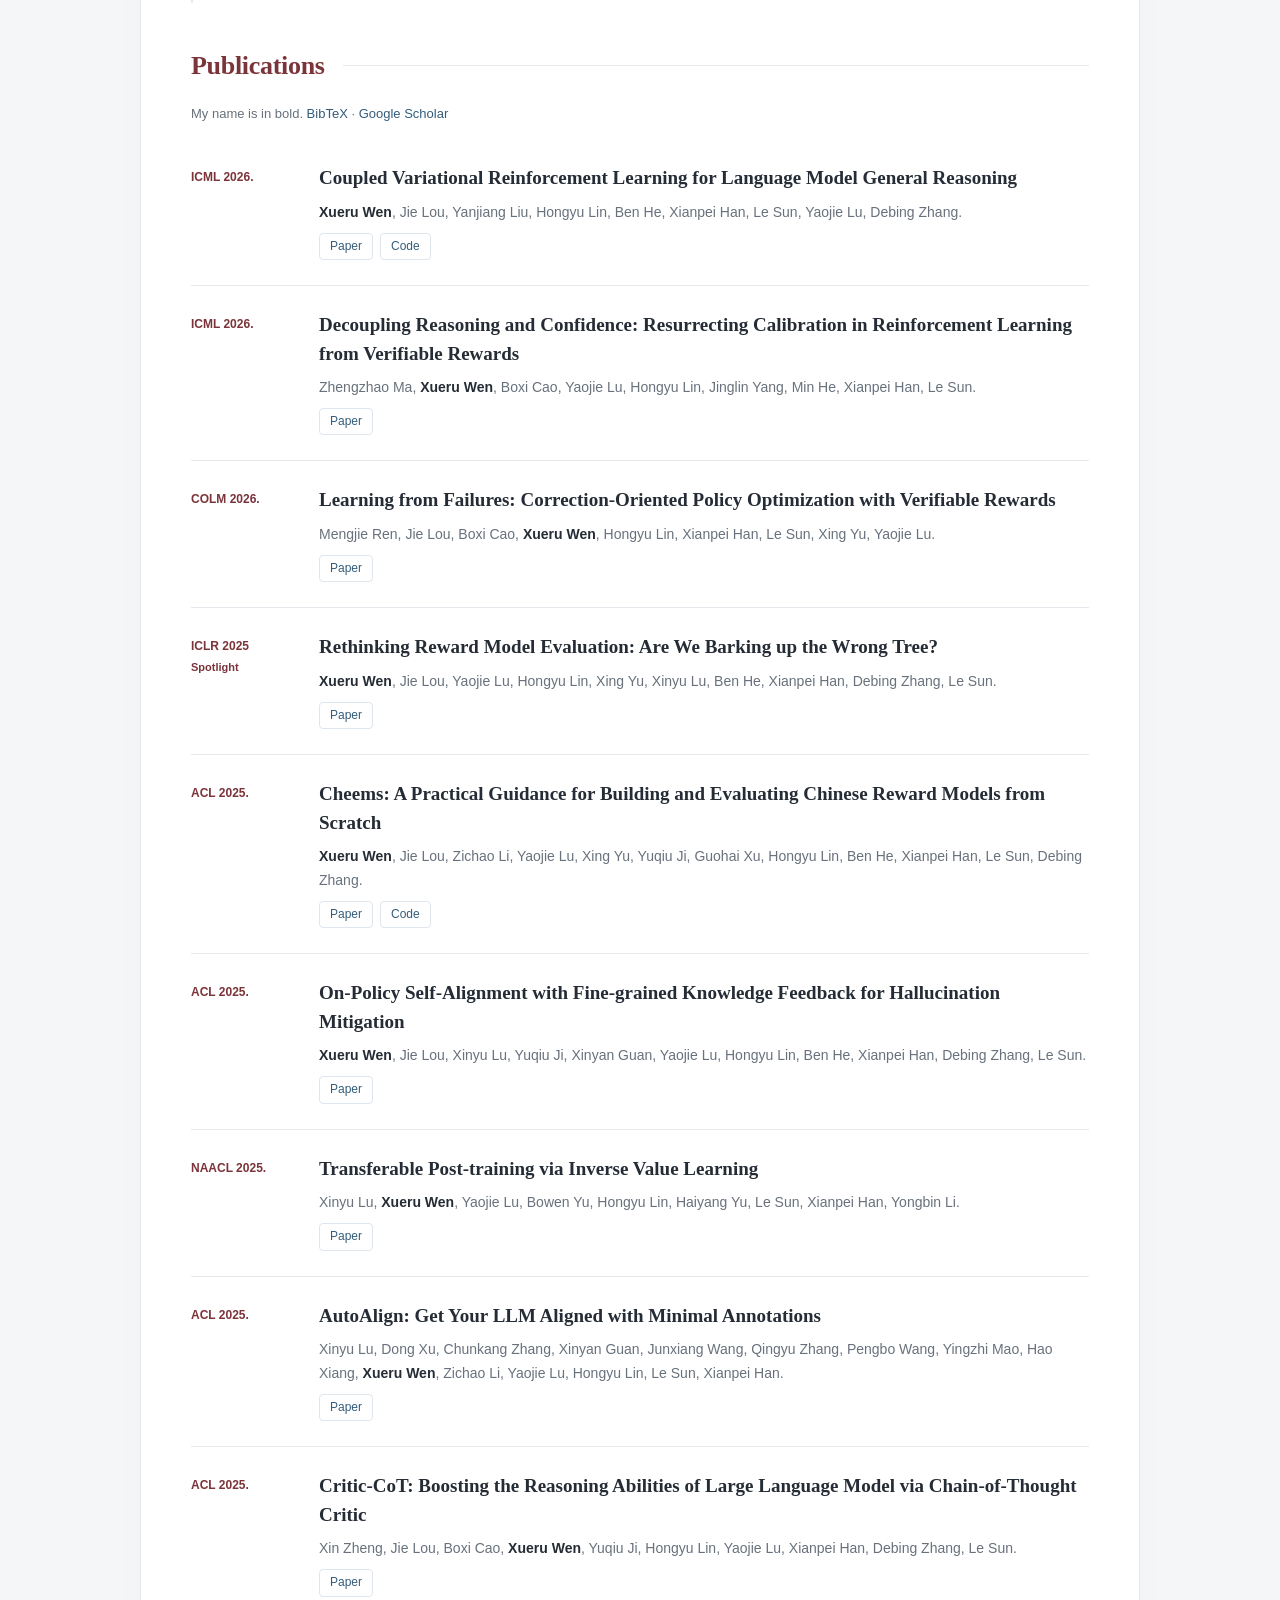
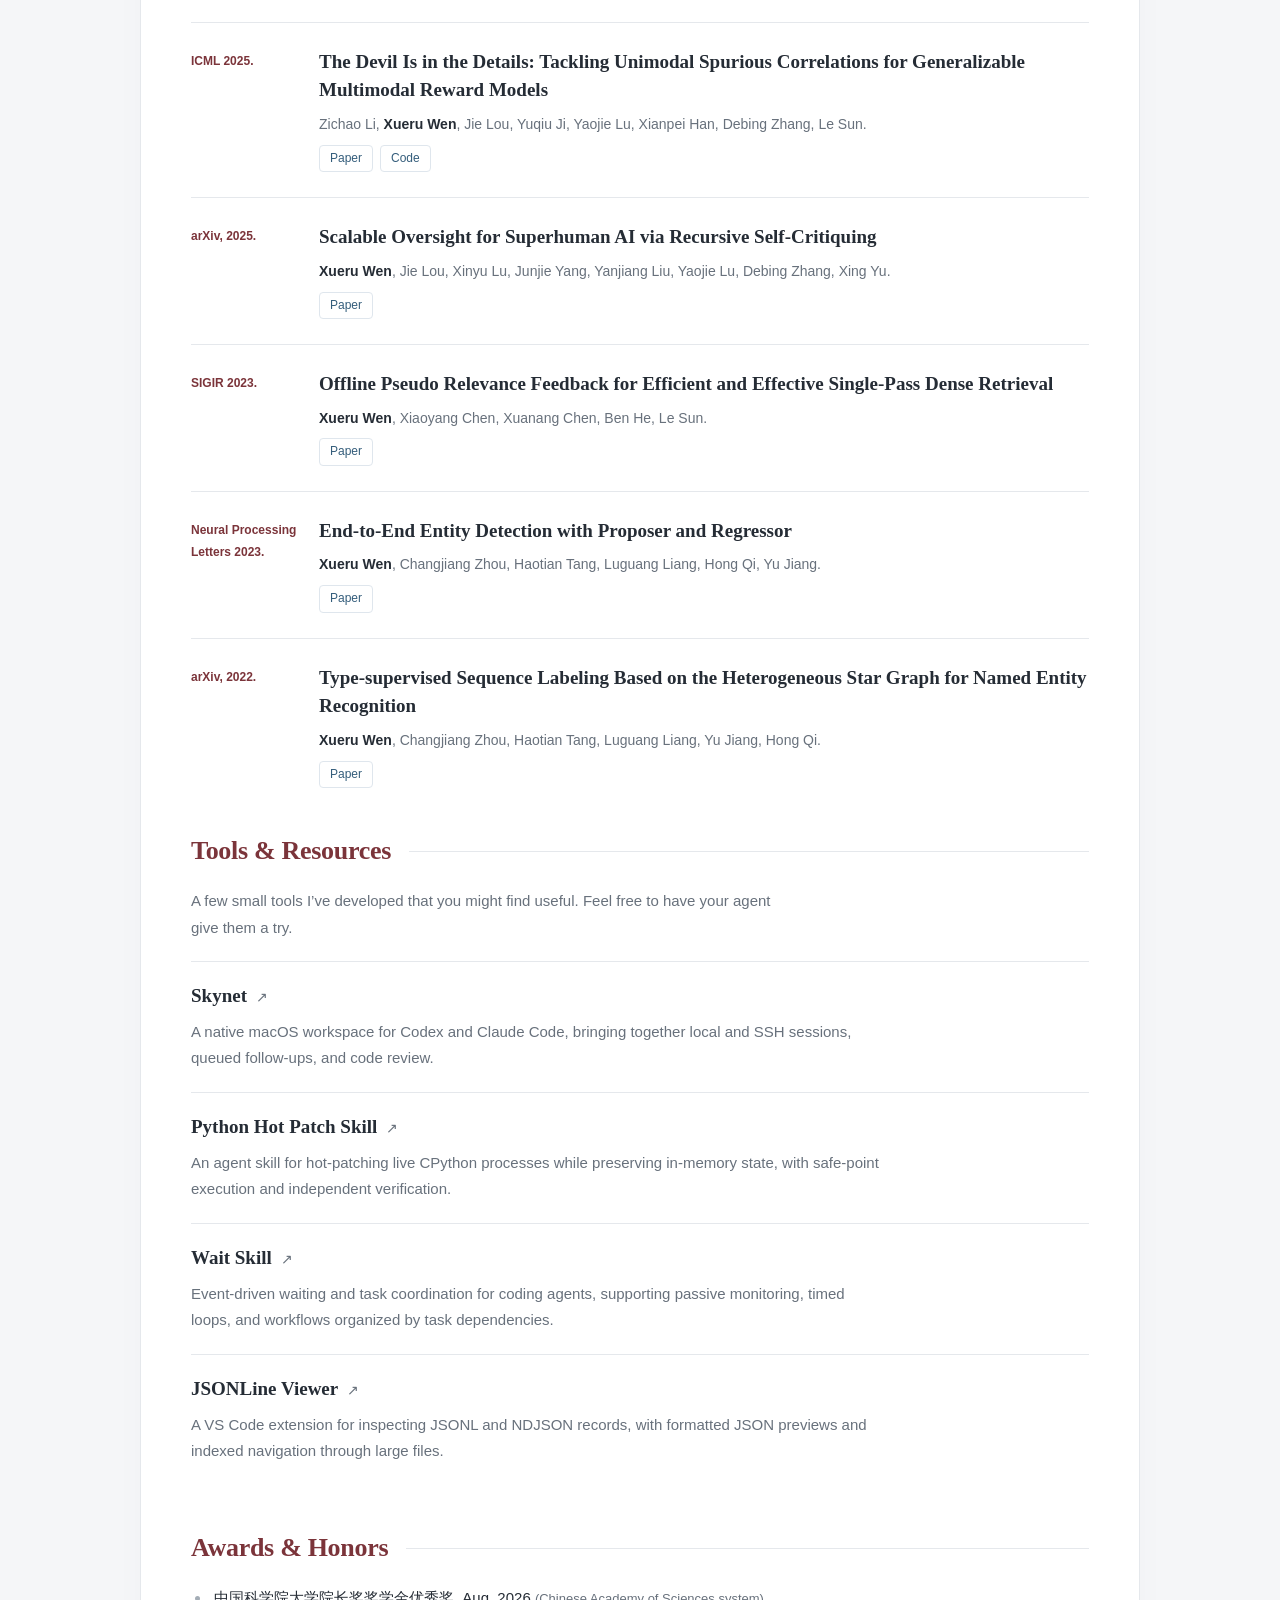
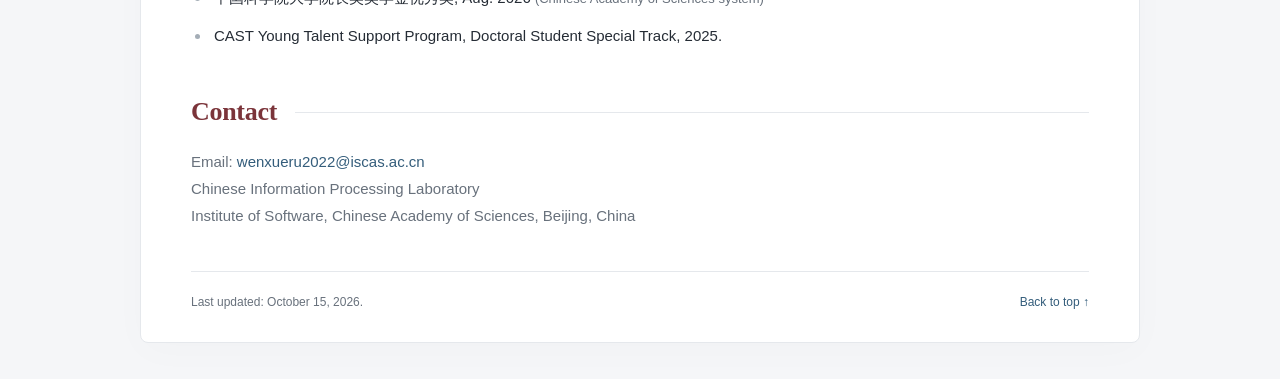
==== commit 224ef589: "Add missing scalable oversight preprint to publications" ====
--- a/index.html
+++ b/index.html
@@ -99,6 +99,9 @@
 <li><a class="paper-title" href="https://proceedings.mlr.press/v267/li25cw.html">The Devil Is in the Details: Tackling Unimodal Spurious Correlations for Generalizable Multimodal Reward Models</a>
       <span class="paper-links"><a href="https://proceedings.mlr.press/v267/li25cw.html">Paper</a> <a href="https://github.com/alignrm/Generalizable-MM-RM">Code</a></span>
       <div class="authors">Zichao Li, <strong>Xueru Wen</strong>, Jie Lou, Yuqiu Ji, Yaojie Lu, Xianpei Han, Debing Zhang, Le Sun.</div><div class="venue">ICML 2025.</div></li>
+<li><a class="paper-title" href="https://arxiv.org/abs/2502.04675">Scalable Oversight for Superhuman AI via Recursive Self-Critiquing</a>
+      <span class="paper-links"><a href="https://arxiv.org/abs/2502.04675">Paper</a></span>
+      <div class="authors"><strong>Xueru Wen</strong>, Jie Lou, Xinyu Lu, Junjie Yang, Yanjiang Liu, Yaojie Lu, Debing Zhang, Xing Yu.</div><div class="venue">arXiv, 2025.</div></li>
 <li><a class="paper-title" href="https://doi.org/10.1145/3539618.3592028">Offline Pseudo Relevance Feedback for Efficient and Effective Single-Pass Dense Retrieval</a>
       <span class="paper-links"><a href="https://doi.org/10.1145/3539618.3592028">Paper</a></span>
       <div class="authors"><strong>Xueru Wen</strong>, Xiaoyang Chen, Xuanang Chen, Ben He, Le Sun.</div><div class="venue">SIGIR 2023.</div></li>
@@ -146,7 +149,7 @@
     <h2 id="contact-title">Contact</h2>
     <p>Email: <a href="mailto:wenxueru2022@iscas.ac.cn">wenxueru2022@iscas.ac.cn</a><br />Chinese Information Processing Laboratory<br />Institute of Software, Chinese Academy of Sciences, Beijing, China</p>
   </section>
-  <footer><p>Last updated: <time datetime="2026-10-09">October 9, 2026</time>.</p><a href="#top">Back to top ↑</a></footer>
+  <footer><p>Last updated: <time datetime="2026-10-15">October 15, 2026</time>.</p><a href="#top">Back to top ↑</a></footer>
 </main>
 </body>
 </html>
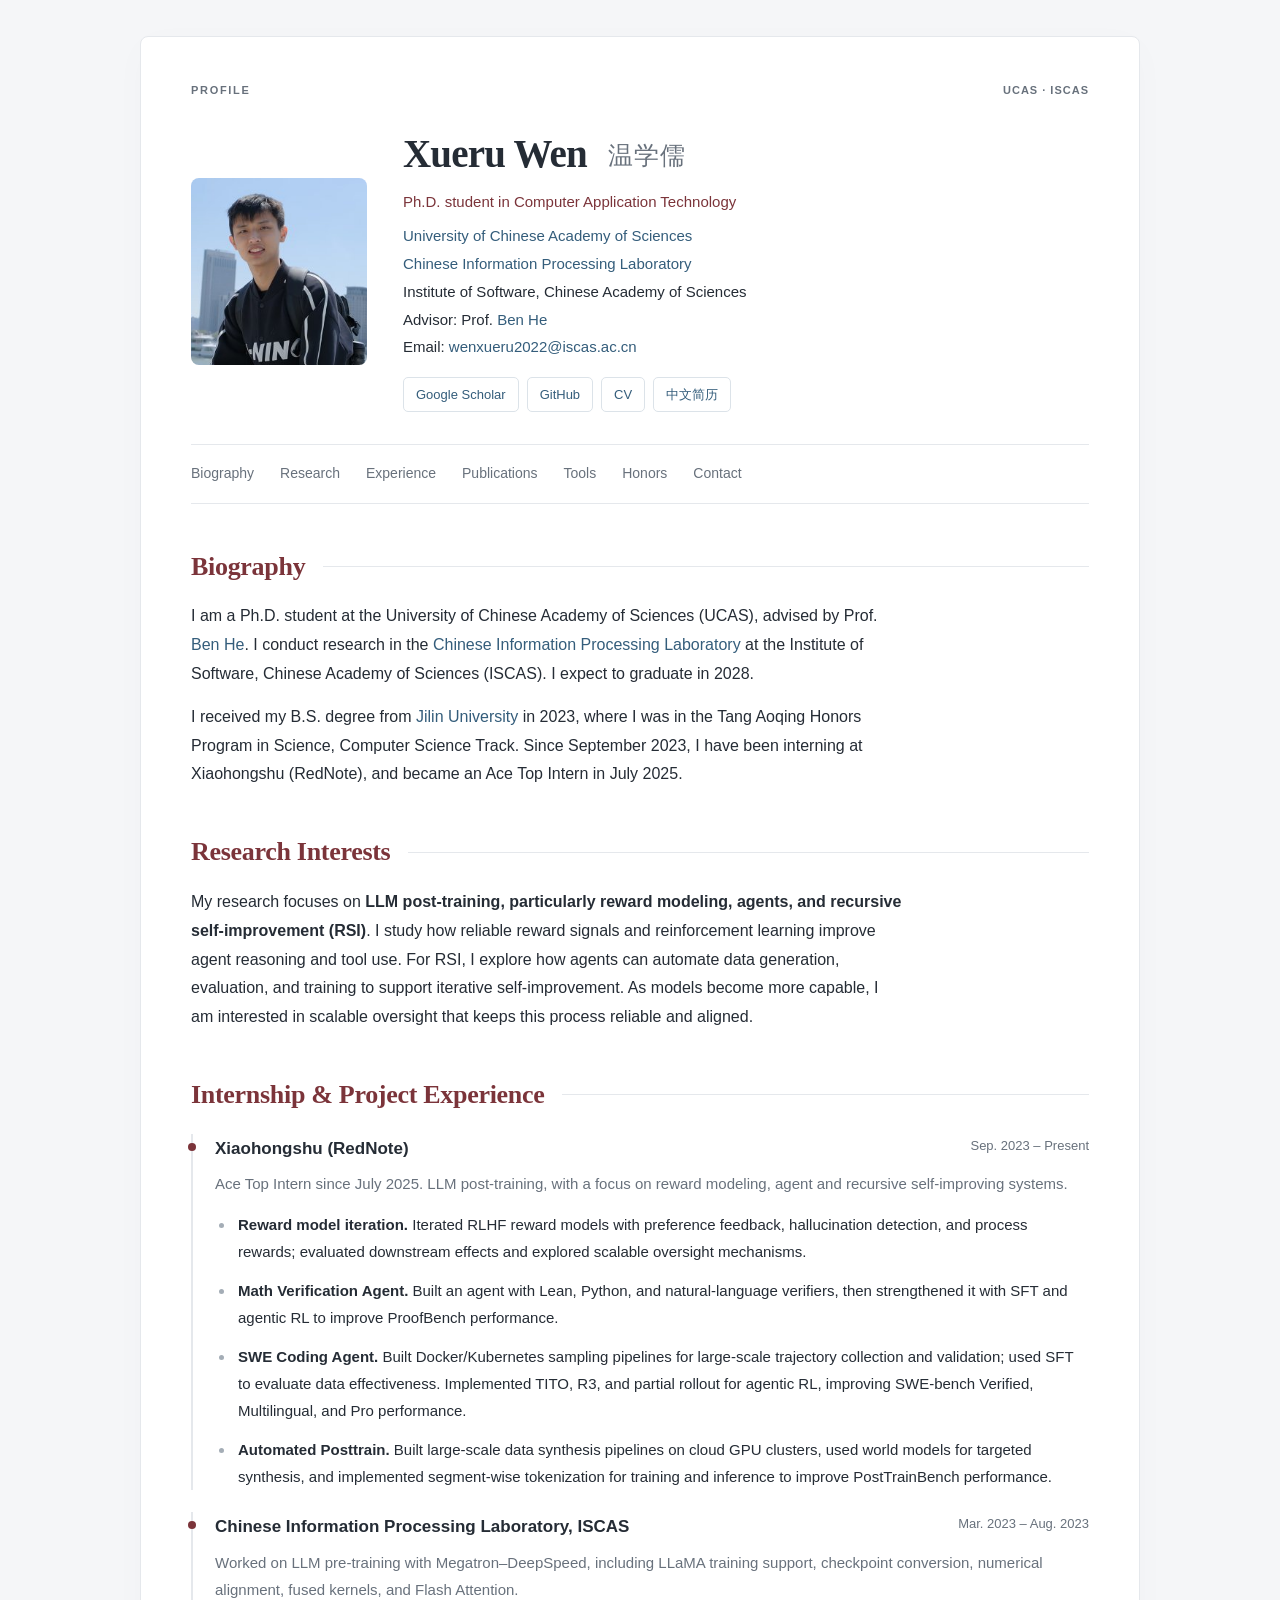
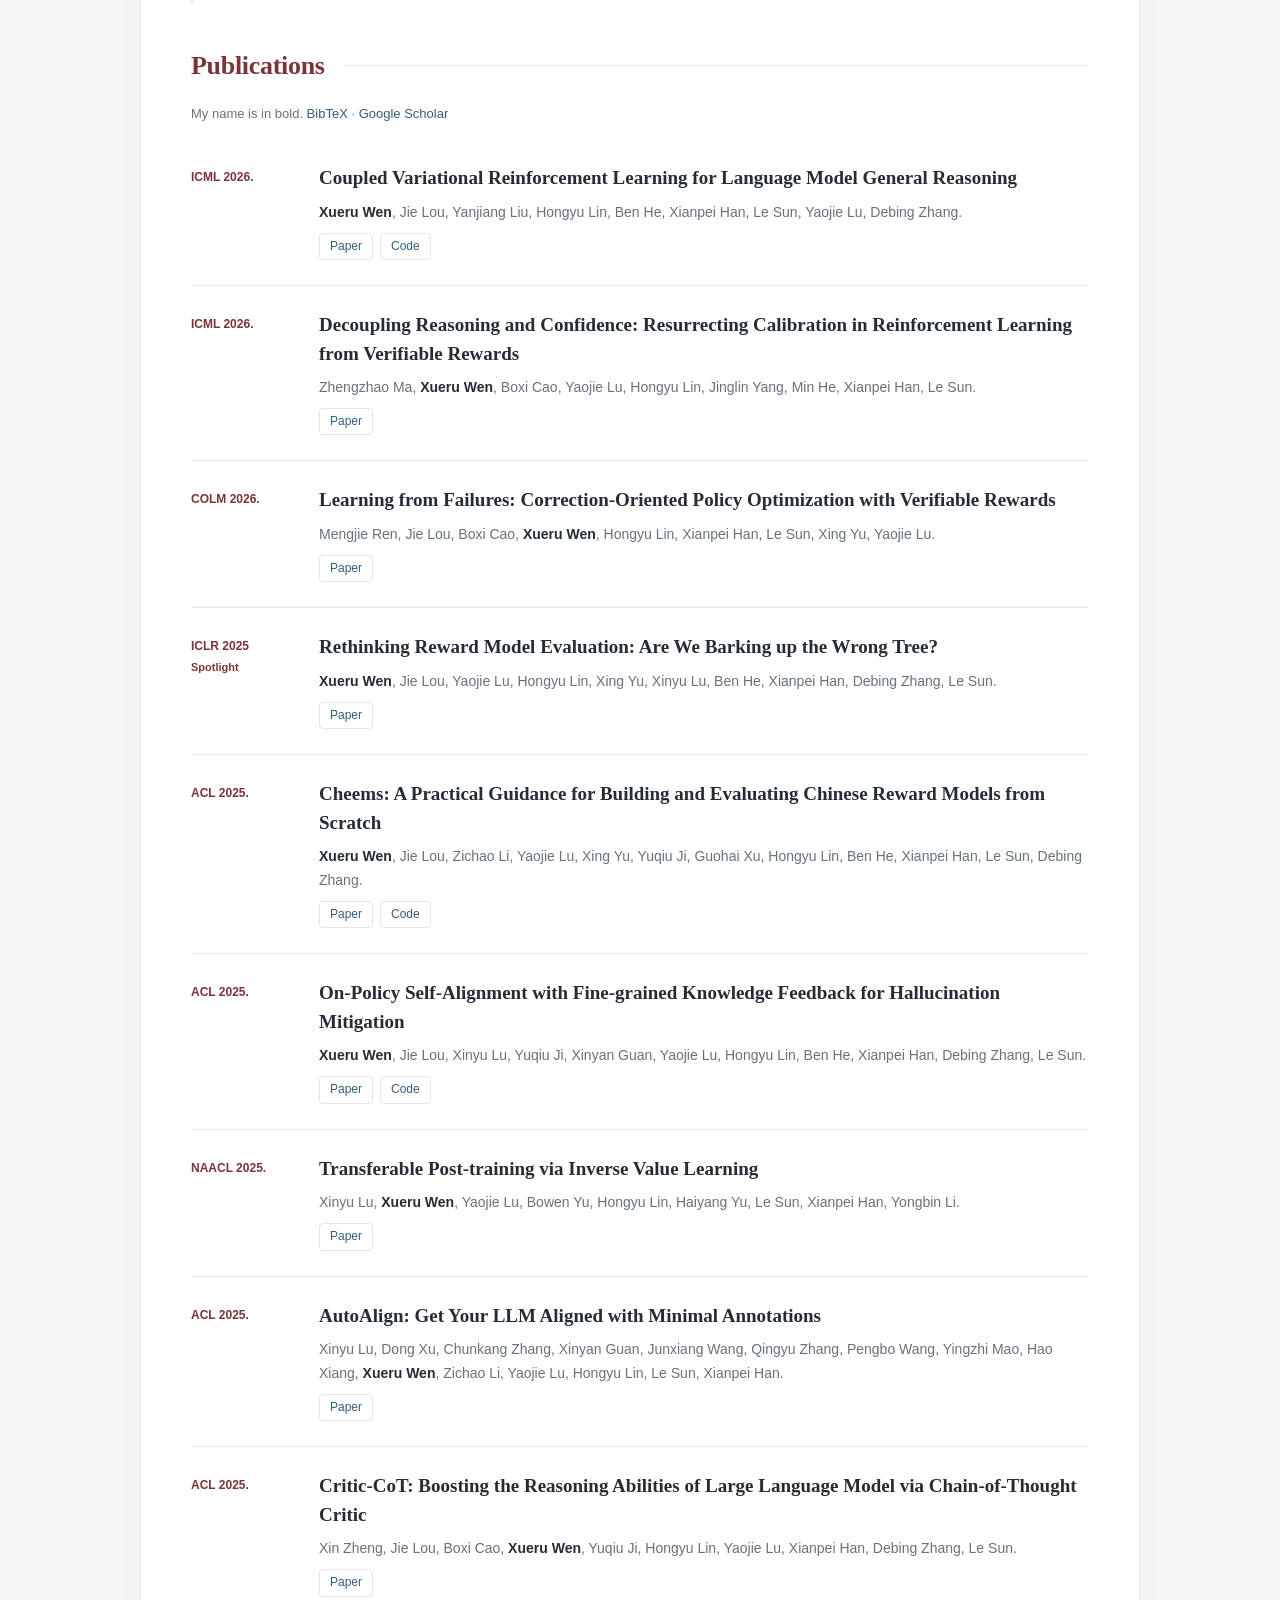
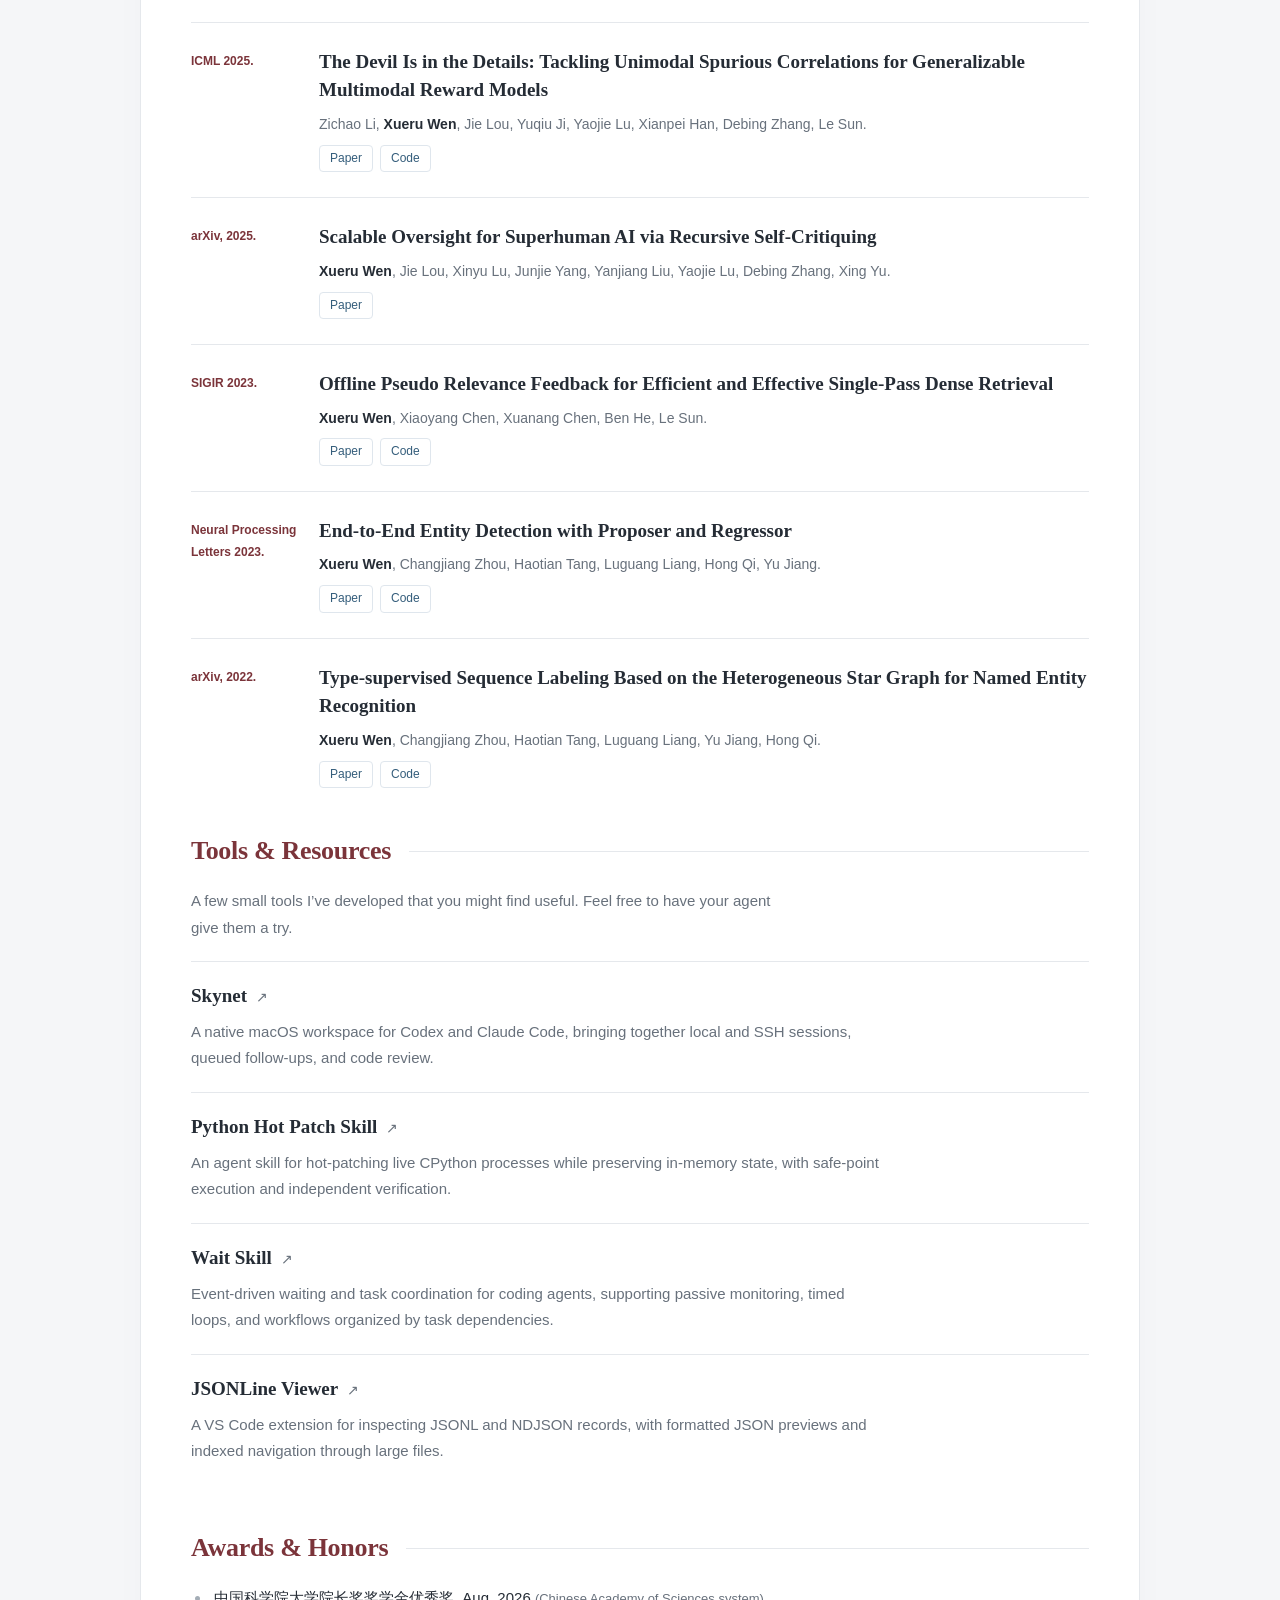
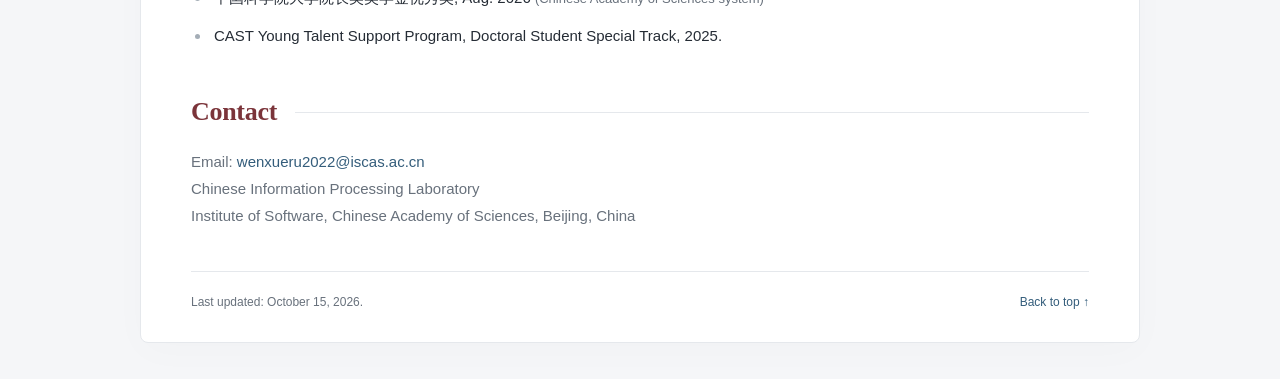
==== commit e9816990: "Add official code links for RLFH and early research papers" ====
--- a/index.html
+++ b/index.html
@@ -85,7 +85,7 @@
       <span class="paper-links"><a href="https://aclanthology.org/2025.acl-long.737/">Paper</a> <a href="https://github.com/AlignRM/CheemsRM">Code</a></span>
       <div class="authors"><strong>Xueru Wen</strong>, Jie Lou, Zichao Li, Yaojie Lu, Xing Yu, Yuqiu Ji, Guohai Xu, Hongyu Lin, Ben He, Xianpei Han, Le Sun, Debing Zhang.</div><div class="venue">ACL 2025.</div></li>
 <li><a class="paper-title" href="https://aclanthology.org/2025.findings-acl.271/">On-Policy Self-Alignment with Fine-grained Knowledge Feedback for Hallucination Mitigation</a>
-      <span class="paper-links"><a href="https://aclanthology.org/2025.findings-acl.271/">Paper</a></span>
+      <span class="paper-links"><a href="https://aclanthology.org/2025.findings-acl.271/">Paper</a> <a href="https://github.com/AlignRM/RLFH">Code</a></span>
       <div class="authors"><strong>Xueru Wen</strong>, Jie Lou, Xinyu Lu, Yuqiu Ji, Xinyan Guan, Yaojie Lu, Hongyu Lin, Ben He, Xianpei Han, Debing Zhang, Le Sun.</div><div class="venue">ACL 2025.</div></li>
 <li><a class="paper-title" href="https://aclanthology.org/2025.naacl-long.227/">Transferable Post-training via Inverse Value Learning</a>
       <span class="paper-links"><a href="https://aclanthology.org/2025.naacl-long.227/">Paper</a></span>
@@ -103,13 +103,13 @@
       <span class="paper-links"><a href="https://arxiv.org/abs/2502.04675">Paper</a></span>
       <div class="authors"><strong>Xueru Wen</strong>, Jie Lou, Xinyu Lu, Junjie Yang, Yanjiang Liu, Yaojie Lu, Debing Zhang, Xing Yu.</div><div class="venue">arXiv, 2025.</div></li>
 <li><a class="paper-title" href="https://doi.org/10.1145/3539618.3592028">Offline Pseudo Relevance Feedback for Efficient and Effective Single-Pass Dense Retrieval</a>
-      <span class="paper-links"><a href="https://doi.org/10.1145/3539618.3592028">Paper</a></span>
+      <span class="paper-links"><a href="https://doi.org/10.1145/3539618.3592028">Paper</a> <a href="https://github.com/wenxueru/OPRF">Code</a></span>
       <div class="authors"><strong>Xueru Wen</strong>, Xiaoyang Chen, Xuanang Chen, Ben He, Le Sun.</div><div class="venue">SIGIR 2023.</div></li>
 <li><a class="paper-title" href="https://doi.org/10.1007/s11063-023-11201-8">End-to-End Entity Detection with Proposer and Regressor</a>
-      <span class="paper-links"><a href="https://doi.org/10.1007/s11063-023-11201-8">Paper</a></span>
+      <span class="paper-links"><a href="https://doi.org/10.1007/s11063-023-11201-8">Paper</a> <a href="https://github.com/wenxueru/EntityDetection">Code</a></span>
       <div class="authors"><strong>Xueru Wen</strong>, Changjiang Zhou, Haotian Tang, Luguang Liang, Hong Qi, Yu Jiang.</div><div class="venue">Neural Processing Letters 2023.</div></li>
 <li><a class="paper-title" href="https://arxiv.org/abs/2210.10240">Type-supervised Sequence Labeling Based on the Heterogeneous Star Graph for Named Entity Recognition</a>
-      <span class="paper-links"><a href="https://arxiv.org/abs/2210.10240">Paper</a></span>
+      <span class="paper-links"><a href="https://arxiv.org/abs/2210.10240">Paper</a> <a href="https://github.com/wenxueru/GraphNER">Code</a></span>
       <div class="authors"><strong>Xueru Wen</strong>, Changjiang Zhou, Haotian Tang, Luguang Liang, Yu Jiang, Hong Qi.</div><div class="venue">arXiv, 2022.</div></li>
     </ol>
   </section>
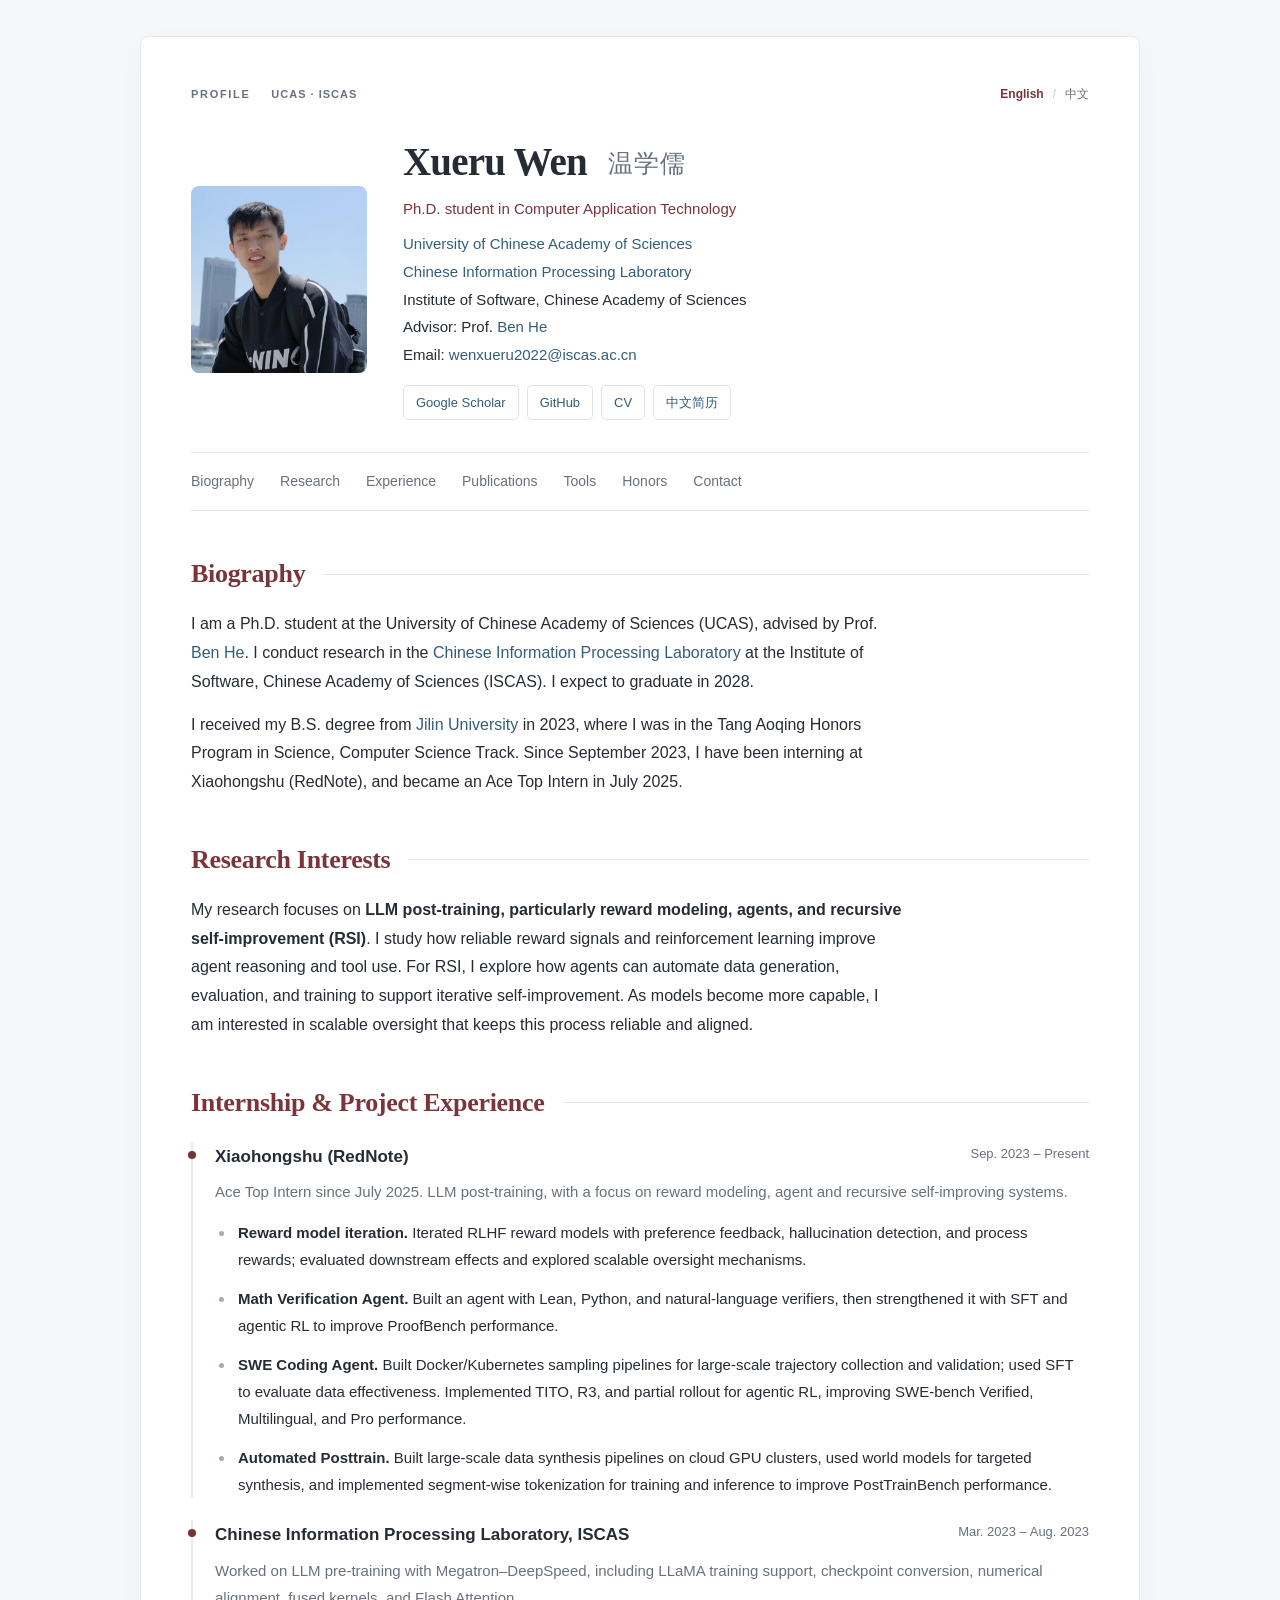
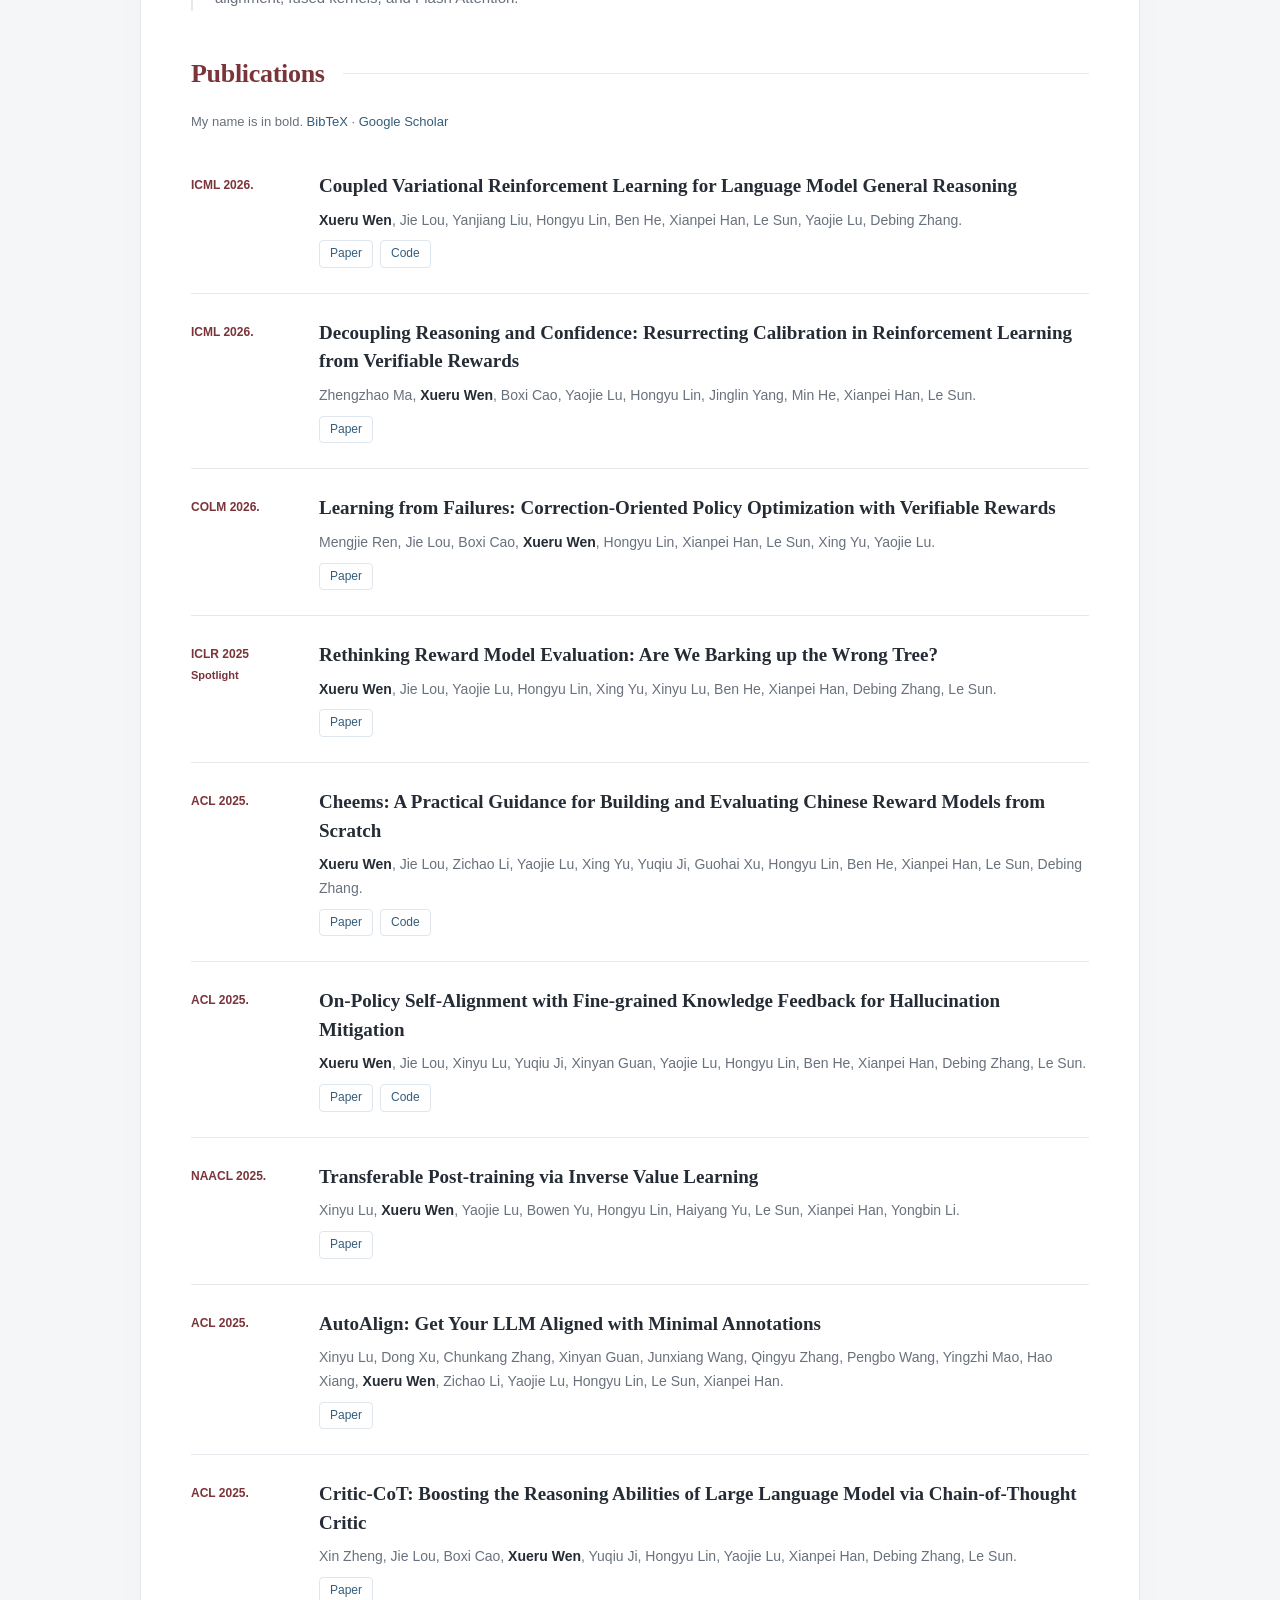
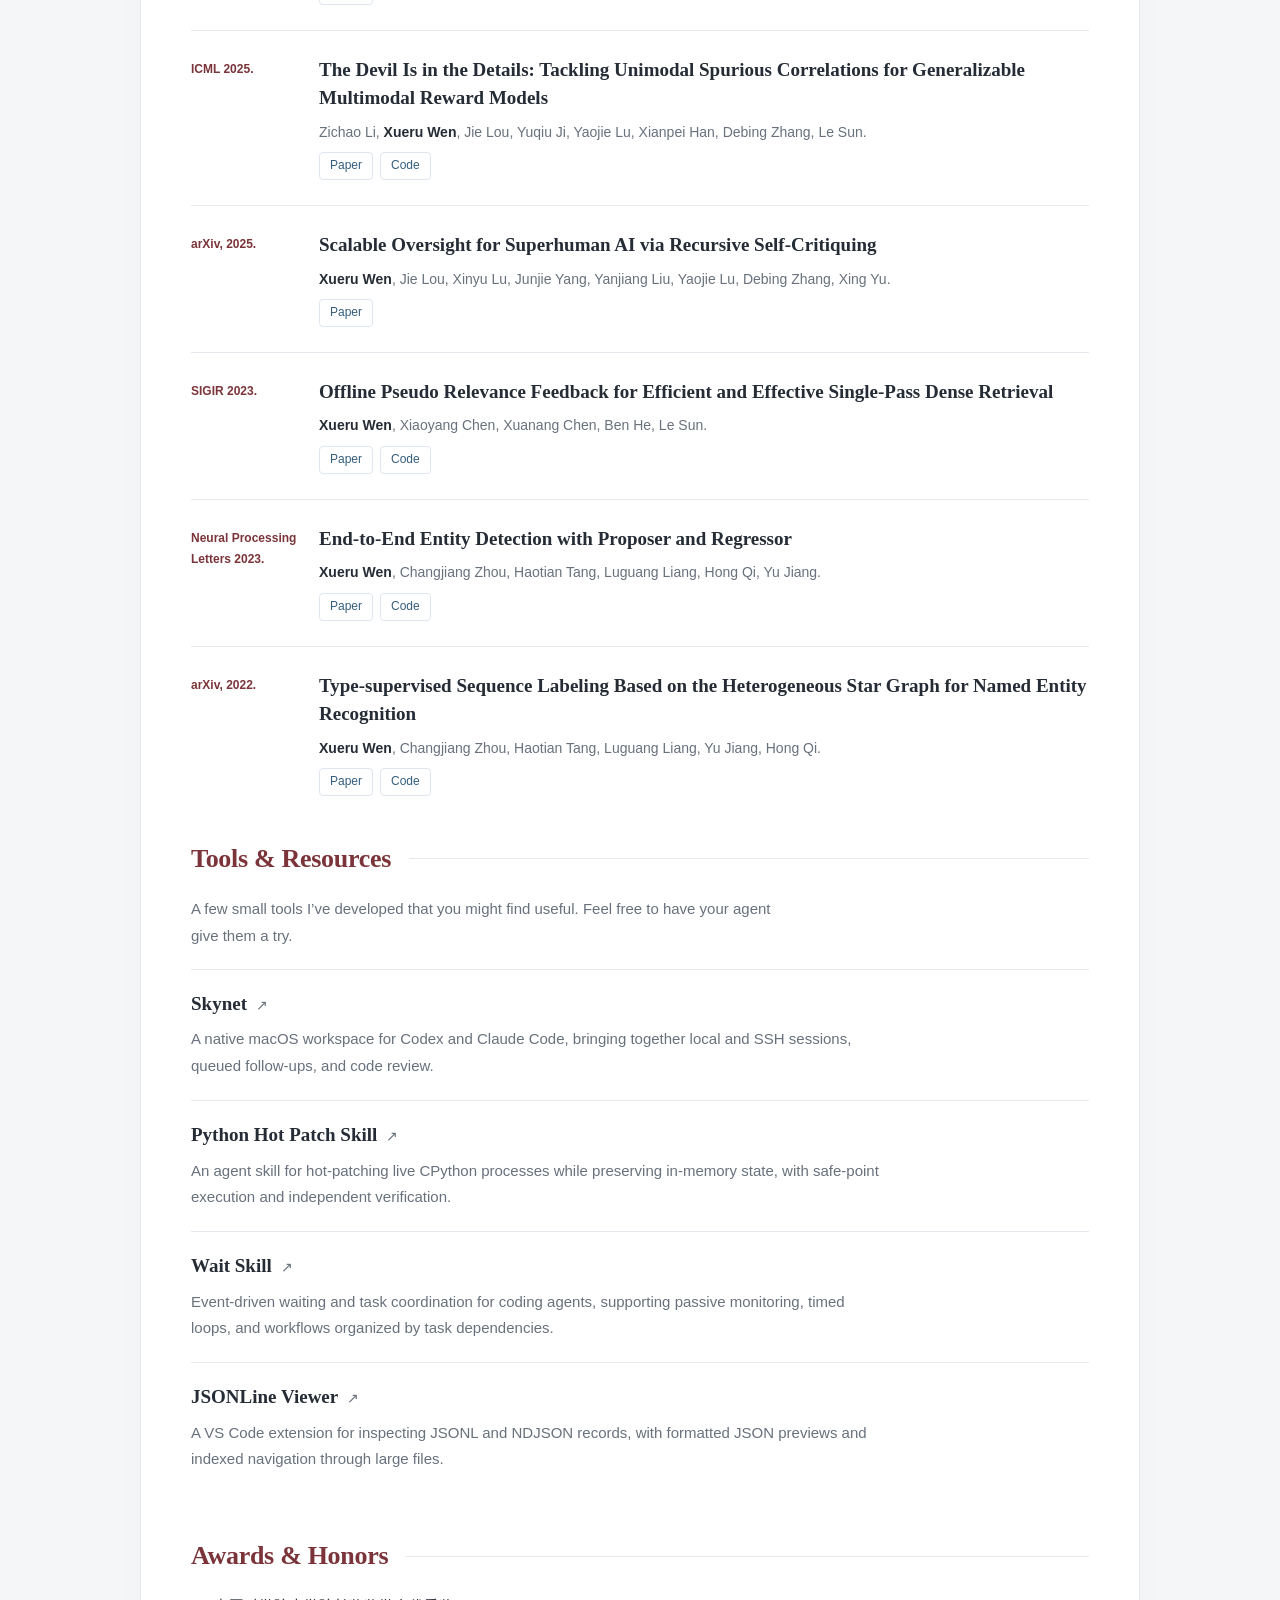
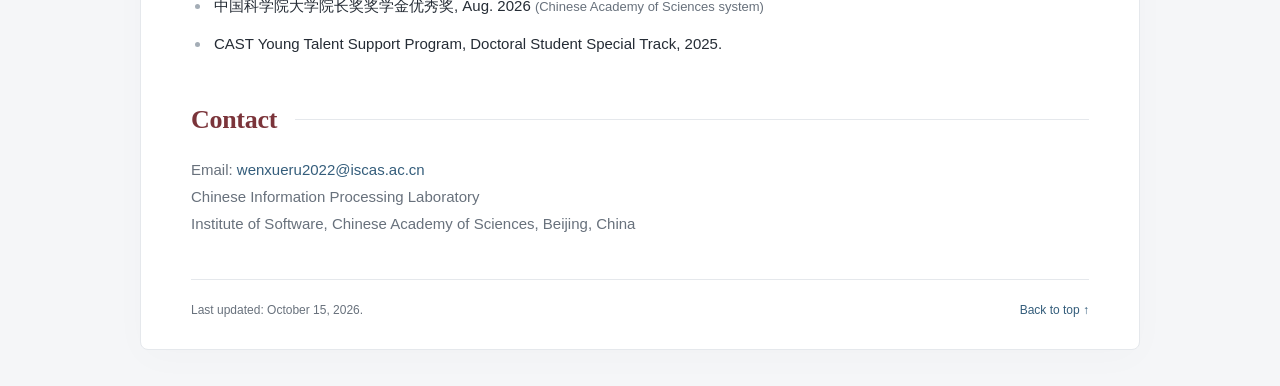
==== commit 72330139: "Add Chinese homepage with English as the default language" ====
--- a/index.html
+++ b/index.html
@@ -5,13 +5,24 @@
   <meta name="viewport" content="width=device-width, initial-scale=1" />
   <meta name="description" content="Xueru Wen (温学儒), Ph.D. student at UCAS and ISCAS. Research on LLM post-training, reward modeling, reinforcement learning, and recursive self-improving agents." />
   <title>Xueru Wen | 温学儒</title>
-  <link rel="stylesheet" href="styles.css?v=6" />
+  <link rel="canonical" href="https://wenxueru.github.io/" />
+  <link rel="alternate" hreflang="en" href="https://wenxueru.github.io/" />
+  <link rel="alternate" hreflang="zh-CN" href="https://wenxueru.github.io/zh.html" />
+  <link rel="alternate" hreflang="x-default" href="https://wenxueru.github.io/" />
+  <link rel="stylesheet" href="styles.css?v=7" />
 </head>
 <body>
 <a class="skip-link" href="#biography">Skip to content</a>
 <main class="page">
   <header id="top">
-    <p class="eyebrow">Profile <span>UCAS · ISCAS</span></p>
+    <div class="header-topline">
+      <p class="eyebrow">Profile <span>UCAS · ISCAS</span></p>
+      <nav class="language-switch" aria-label="Language">
+        <a href="./" lang="en" hreflang="en" aria-current="page">English</a>
+        <span aria-hidden="true">/</span>
+        <a href="zh.html" lang="zh-CN" hreflang="zh-CN">中文</a>
+      </nav>
+    </div>
     <div class="profile">
       <img class="portrait" src="assets/portrait.jpg?v=2" width="241" height="256" alt="Portrait of Xueru Wen" />
       <div>
--- a/styles.css
+++ b/styles.css
@@ -176,3 +176,22 @@
   .profile-links a, .paper-links a { border: 0; padding: 0; }
   a { color: inherit; }
 }
+
+/* Shared language navigation; English remains the default document. */
+.header-topline { display: flex; align-items: center; justify-content: space-between; gap: 18px; margin-bottom: 30px; }
+.header-topline .eyebrow { display: block; margin: 0; }
+.header-topline .eyebrow span { margin-left: 16px; }
+.language-switch { display: flex; align-items: center; flex-shrink: 0; gap: 9px; font-size: 12px; line-height: 1.8; }
+.language-switch a { color: var(--muted); padding: 3px 0; }
+.language-switch a[aria-current="page"] { color: var(--accent); font-weight: 600; }
+.language-switch span { color: #c3c9cf; }
+html[lang="zh-CN"] #biography p, html[lang="zh-CN"] #research p { max-width: none; }
+html[lang="zh-CN"] h2 { font-family: "Songti SC", SimSun, var(--serif); letter-spacing: .5px; }
+@media (max-width: 540px) {
+  .header-topline { gap: 10px; margin-bottom: 23px; }
+  .header-topline .eyebrow { letter-spacing: 1px; }
+  .header-topline .eyebrow span { margin-left: 8px; letter-spacing: .5px; }
+  .language-switch { font-size: 12px; gap: 7px; }
+  html[lang="zh-CN"] .chinese-name { font-size: 21px; letter-spacing: 0; }
+}
+@media print { .language-switch { display: none; } }
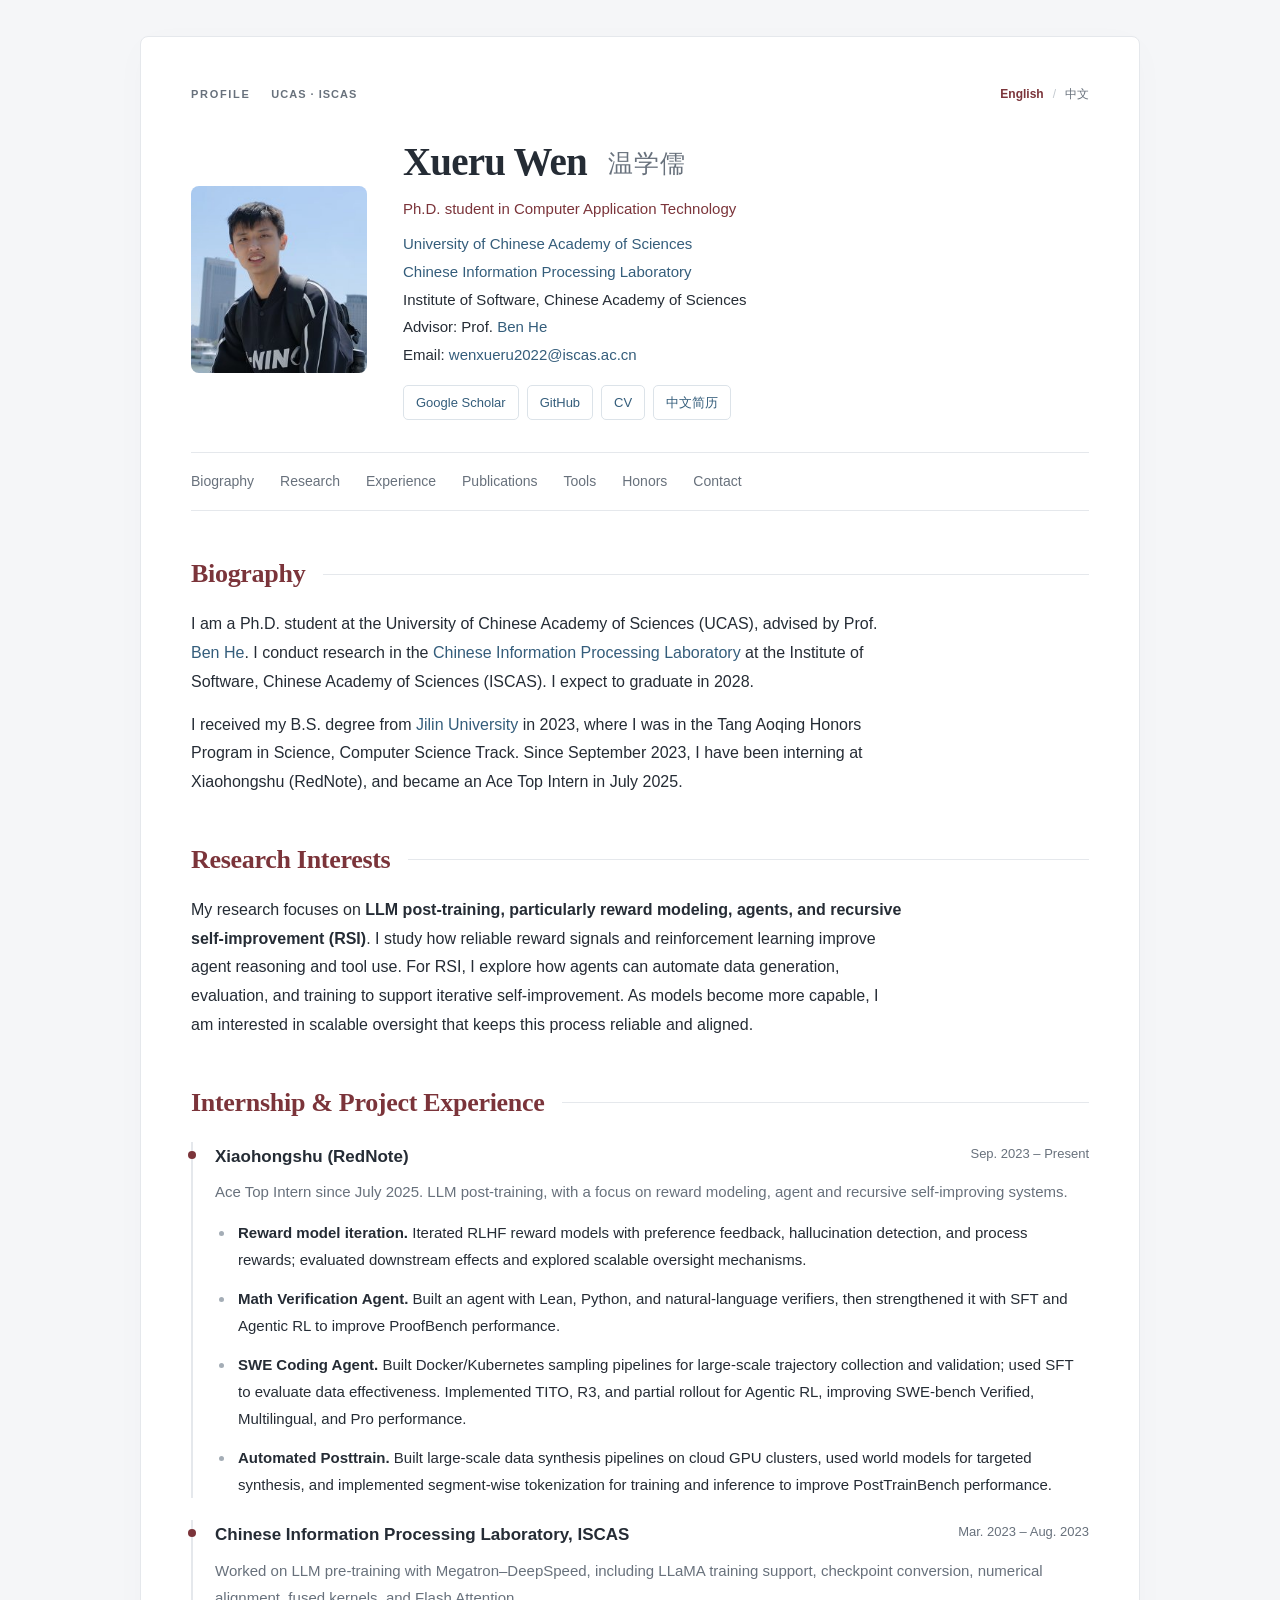
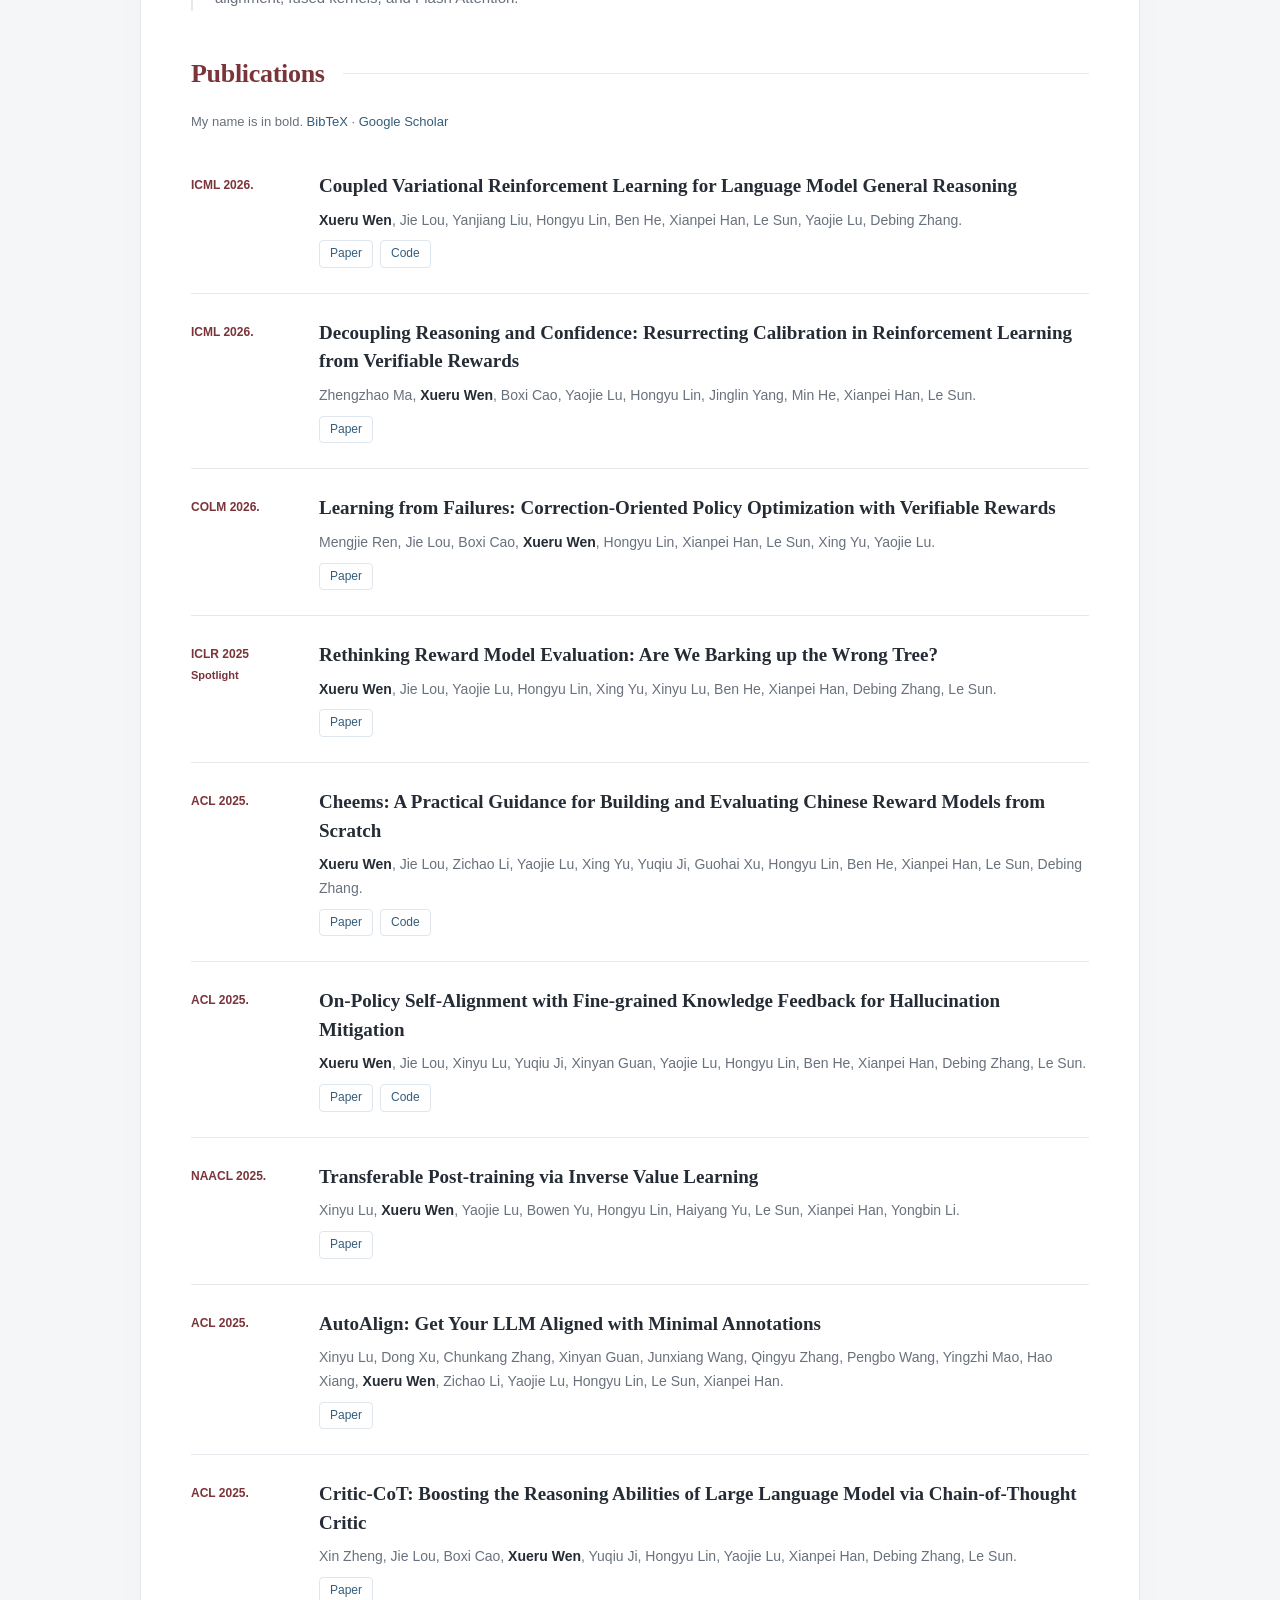
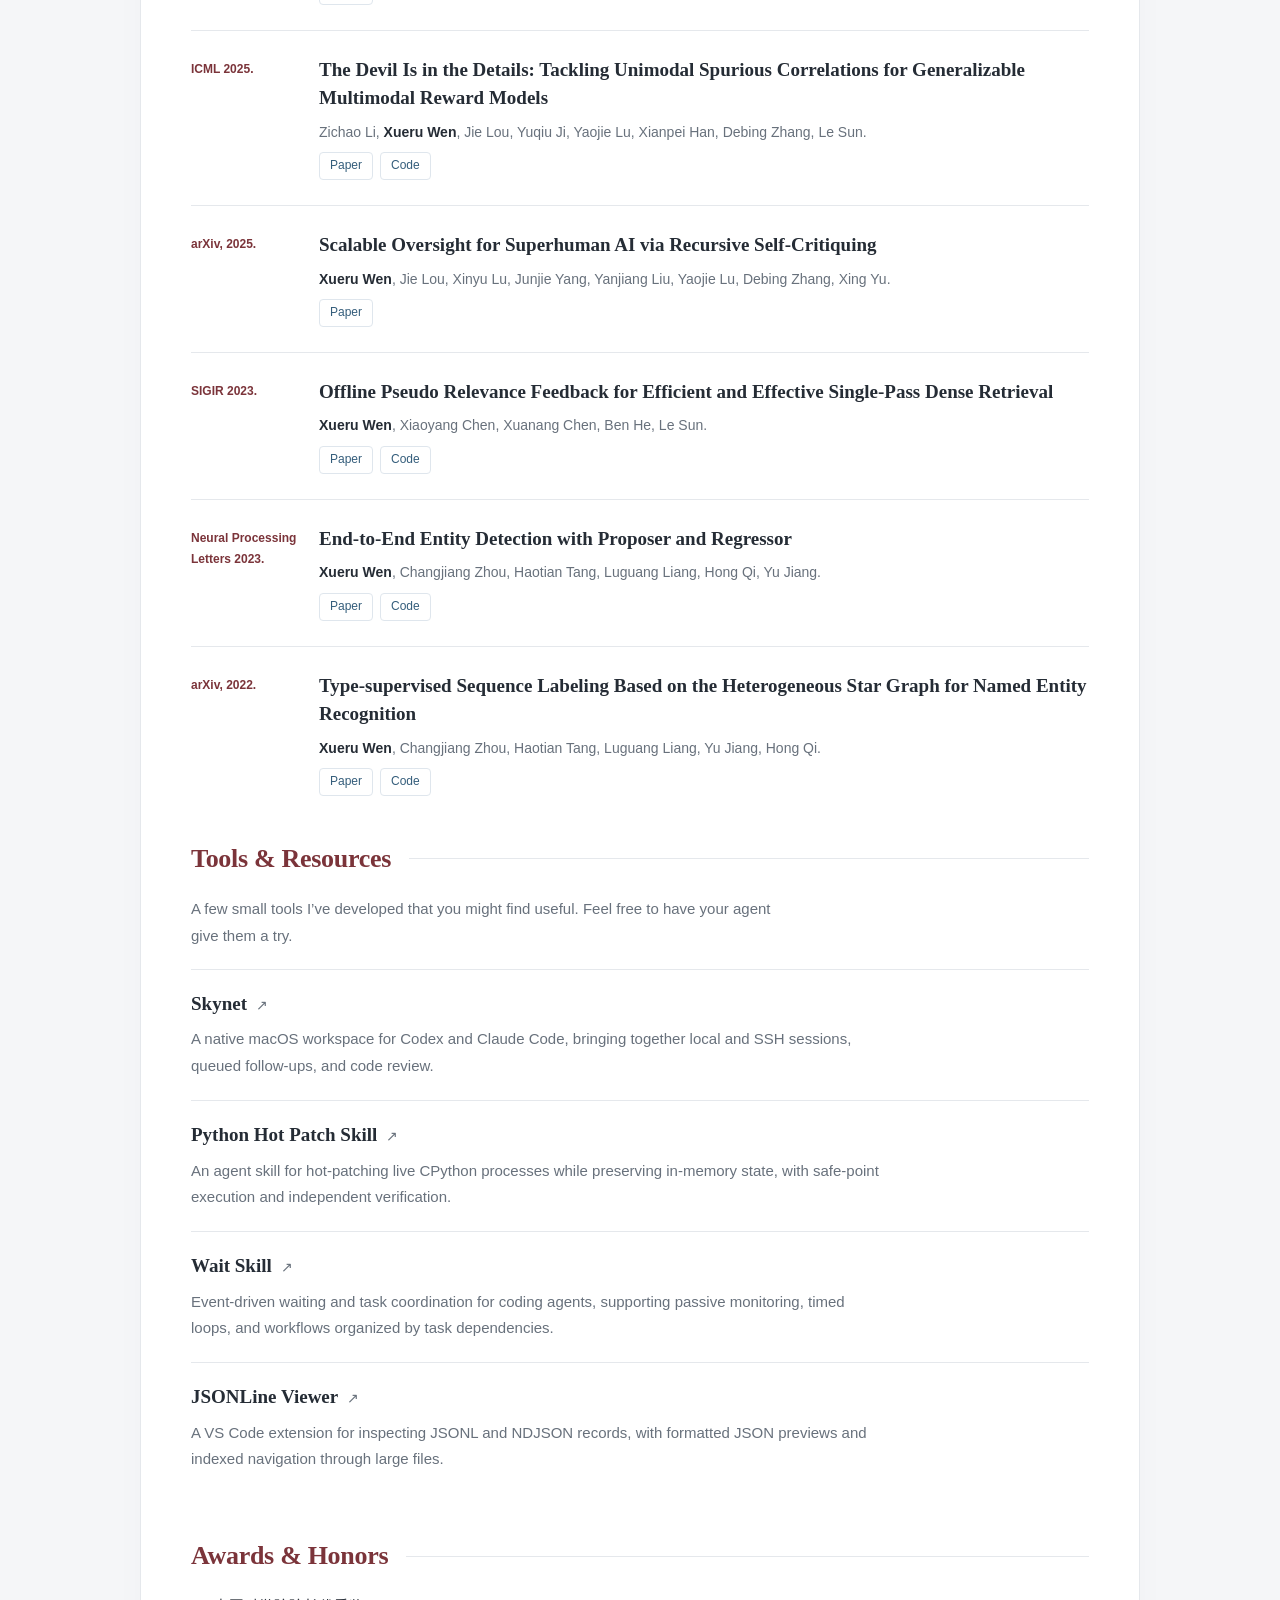
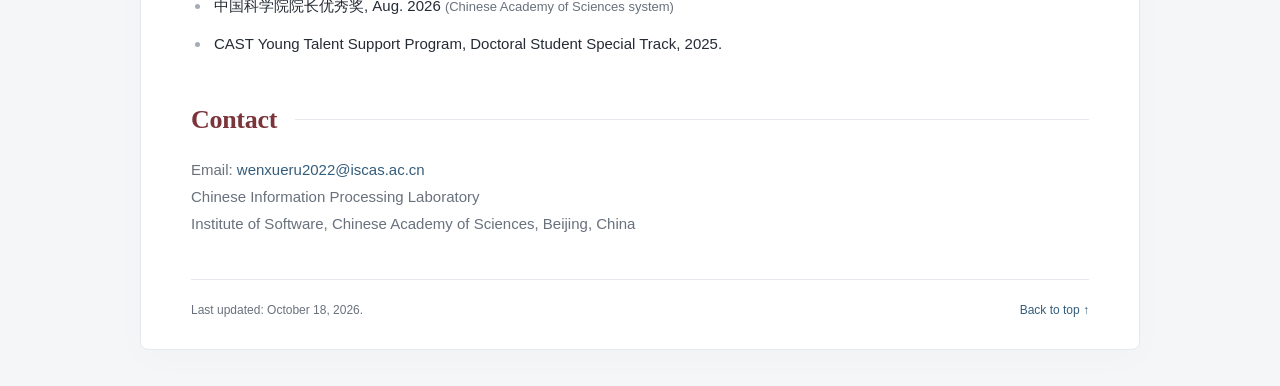
==== commit af692024: "Sync verified award and CV details" ====
--- a/index.html
+++ b/index.html
@@ -36,8 +36,8 @@
         <div class="profile-links" aria-label="Profile and CV links">
           <a href="https://scholar.google.com/citations?user=MGhwXeUAAAAJ&amp;hl=en">Google Scholar</a>
           <a href="https://github.com/wenxueru">GitHub</a>
-          <a href="assets/resume.pdf?v=20261009-cv8">CV</a>
-          <a href="assets/resume-zh_CN.pdf?v=20261009-cv8" lang="zh-CN">中文简历</a>
+          <a href="assets/resume.pdf?v=20261018-facts1">CV</a>
+          <a href="assets/resume-zh_CN.pdf?v=20261018-facts1" lang="zh-CN">中文简历</a>
         </div>
       </div>
     </div>
@@ -65,8 +65,8 @@
       <p>Ace Top Intern since July 2025. LLM post-training, with a focus on reward modeling, agent and recursive self-improving systems.</p>
       <ul>
         <li><strong>Reward model iteration.</strong> Iterated RLHF reward models with preference feedback, hallucination detection, and process rewards; evaluated downstream effects and explored scalable oversight mechanisms.</li>
-        <li><strong>Math Verification Agent.</strong> Built an agent with Lean, Python, and natural-language verifiers, then strengthened it with SFT and agentic RL to improve ProofBench performance.</li>
-        <li><strong>SWE Coding Agent.</strong> Built Docker/Kubernetes sampling pipelines for large-scale trajectory collection and validation; used SFT to evaluate data effectiveness. Implemented TITO, R3, and partial rollout for agentic RL, improving SWE-bench Verified, Multilingual, and Pro performance.</li>
+        <li><strong>Math Verification Agent.</strong> Built an agent with Lean, Python, and natural-language verifiers, then strengthened it with SFT and Agentic RL to improve ProofBench performance.</li>
+        <li><strong>SWE Coding Agent.</strong> Built Docker/Kubernetes sampling pipelines for large-scale trajectory collection and validation; used SFT to evaluate data effectiveness. Implemented TITO, R3, and partial rollout for Agentic RL, improving SWE-bench Verified, Multilingual, and Pro performance.</li>
         <li><strong>Automated Posttrain.</strong> Built large-scale data synthesis pipelines on cloud GPU clusters, used world models for targeted synthesis, and implemented segment-wise tokenization for training and inference to improve PostTrainBench performance.</li>
       </ul>
     </article>
@@ -151,7 +151,7 @@
   <section id="honors" aria-labelledby="honors-title">
     <h2 id="honors-title">Awards &amp; Honors</h2>
     <ul>
-      <li><span lang="zh-CN">中国科学院大学院长奖奖学金优秀奖</span>, Aug. 2026 <span class="section-note">(Chinese Academy of Sciences system)</span></li>
+      <li><span lang="zh-CN">中国科学院院长优秀奖</span>, Aug. 2026 <span class="section-note">(Chinese Academy of Sciences system)</span></li>
       <li>CAST Young Talent Support Program, Doctoral Student Special Track, 2025.</li>
     </ul>
   </section>
@@ -160,7 +160,7 @@
     <h2 id="contact-title">Contact</h2>
     <p>Email: <a href="mailto:wenxueru2022@iscas.ac.cn">wenxueru2022@iscas.ac.cn</a><br />Chinese Information Processing Laboratory<br />Institute of Software, Chinese Academy of Sciences, Beijing, China</p>
   </section>
-  <footer><p>Last updated: <time datetime="2026-10-15">October 15, 2026</time>.</p><a href="#top">Back to top ↑</a></footer>
+  <footer><p>Last updated: <time datetime="2026-10-18">October 18, 2026</time>.</p><a href="#top">Back to top ↑</a></footer>
 </main>
 </body>
 </html>
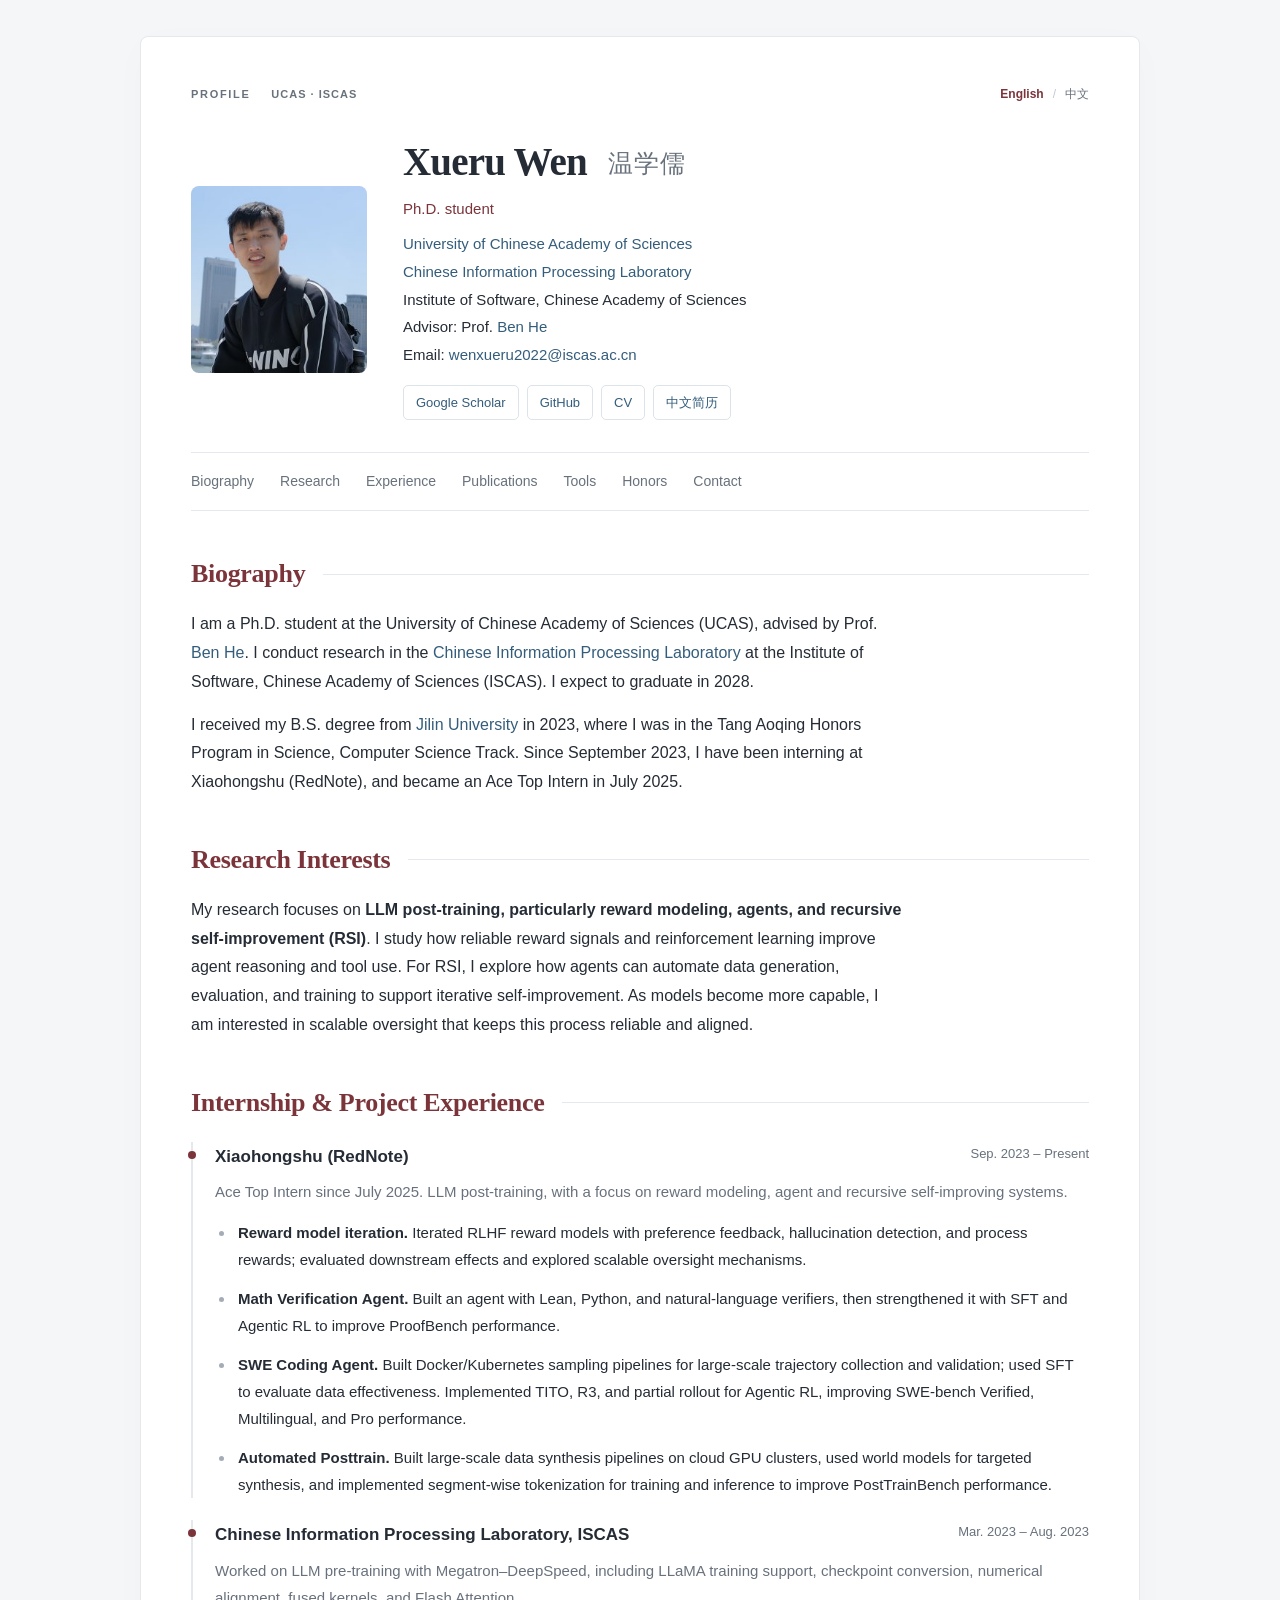
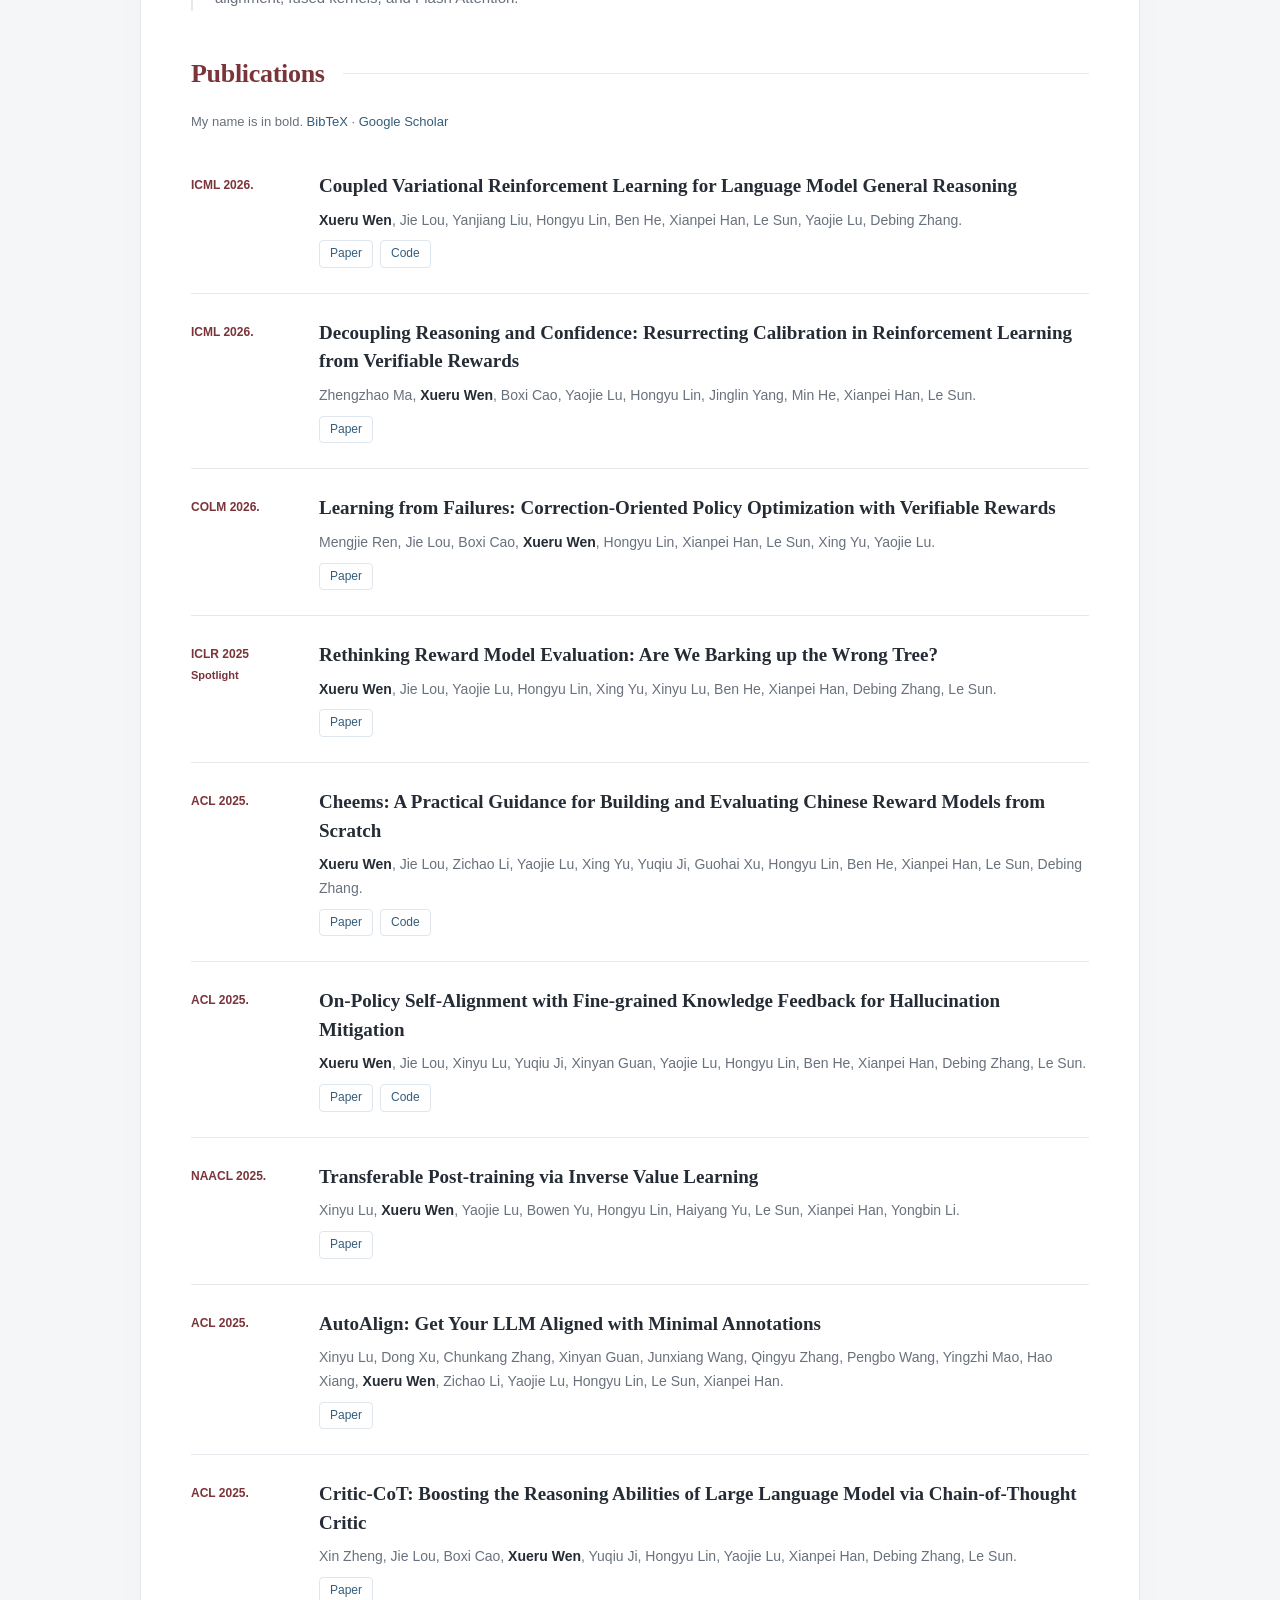
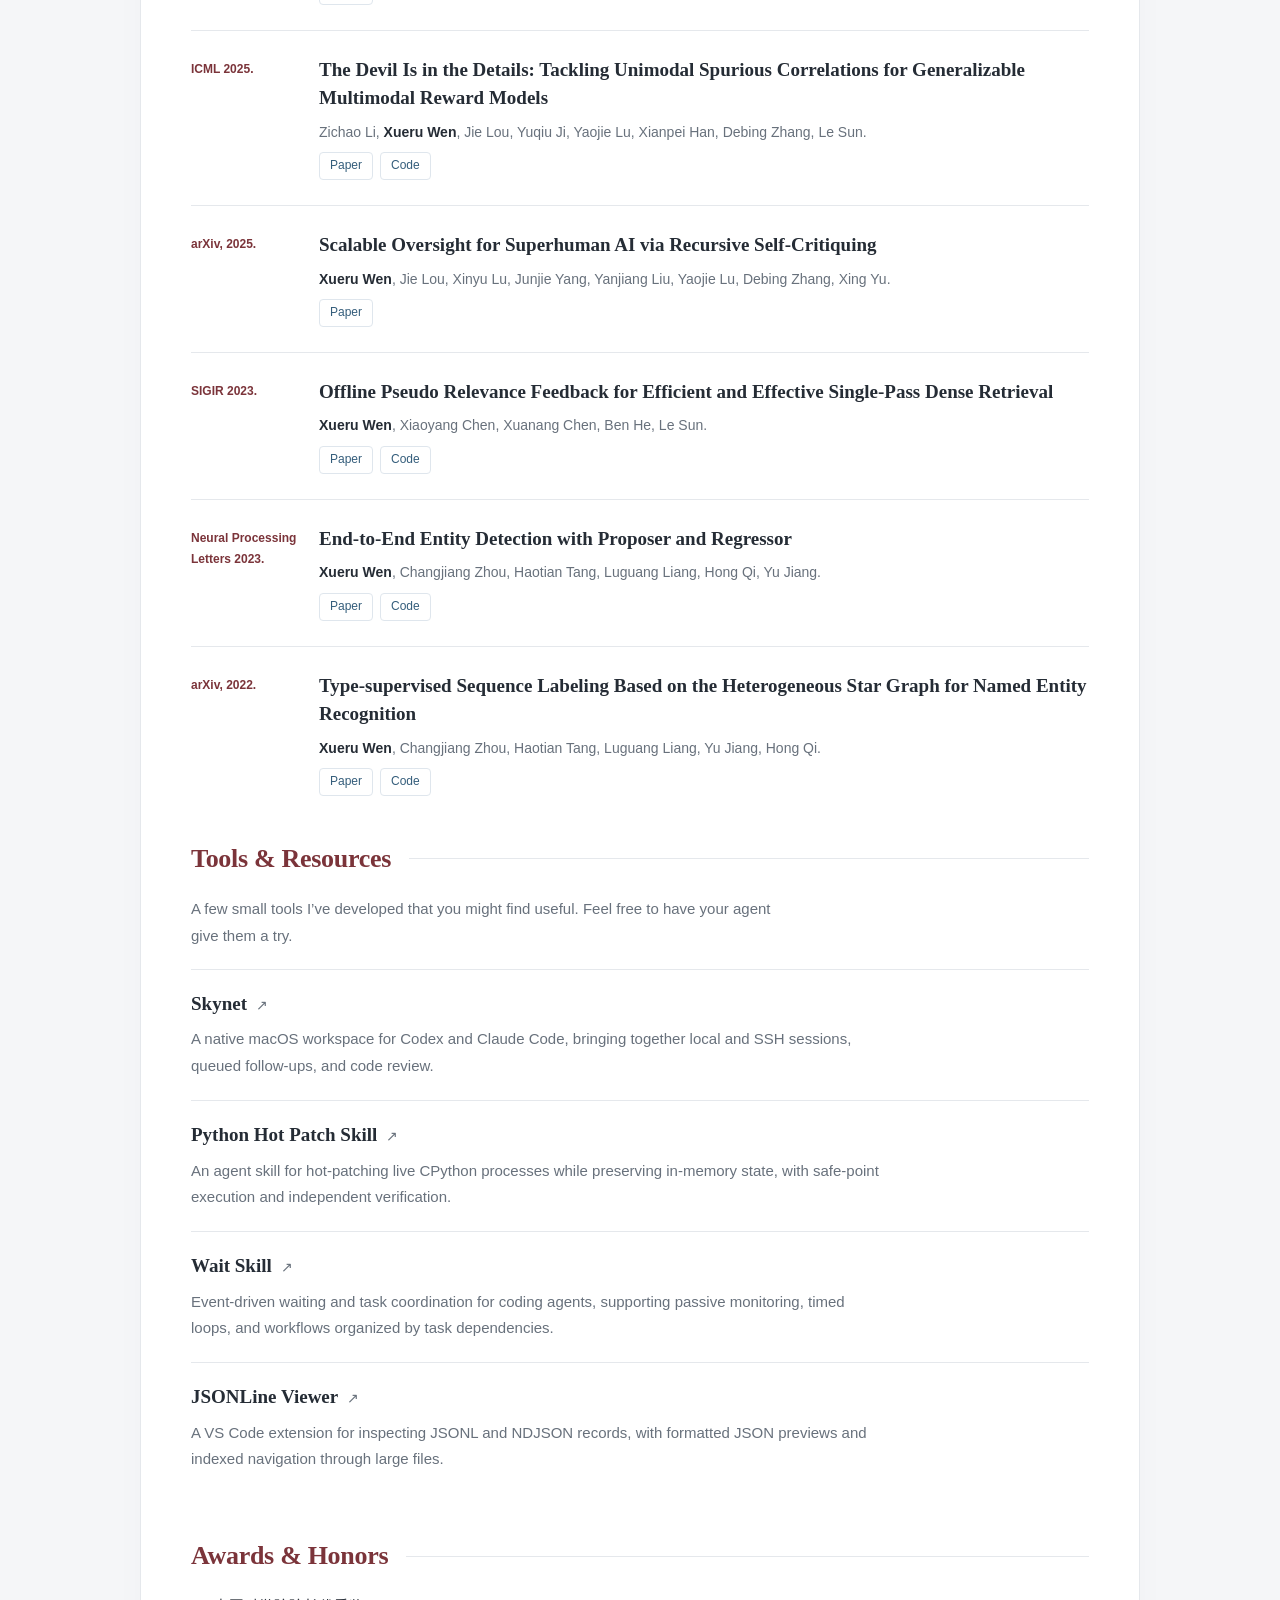
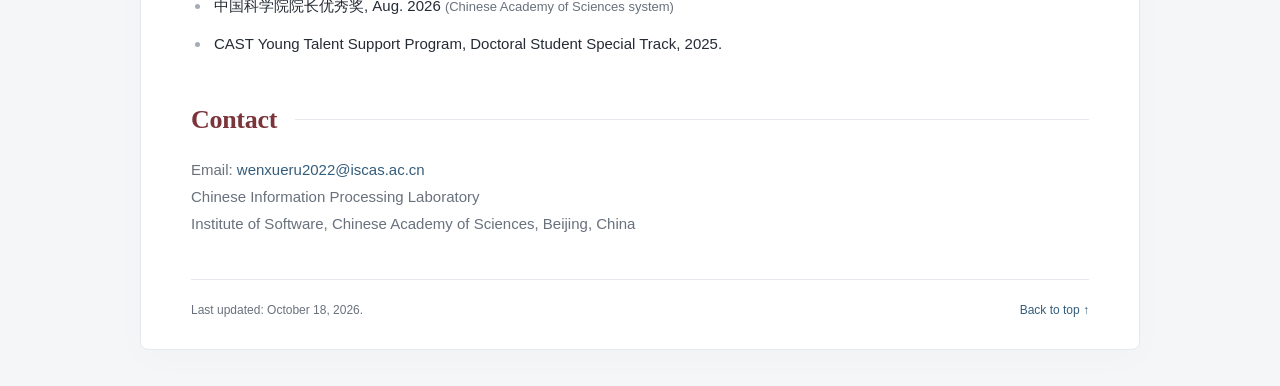
==== commit 9ce7f261: "Simplify doctoral student profile titles" ====
--- a/index.html
+++ b/index.html
@@ -27,7 +27,7 @@
       <img class="portrait" src="assets/portrait.jpg?v=2" width="241" height="256" alt="Portrait of Xueru Wen" />
       <div>
         <h1>Xueru Wen <span class="chinese-name" lang="zh-CN">温学儒</span></h1>
-        <p class="role">Ph.D. student in Computer Application Technology</p>
+        <p class="role">Ph.D. student</p>
         <p><a href="https://www.ucas.ac.cn/">University of Chinese Academy of Sciences</a></p>
         <p><a href="https://www.icip.org.cn/zh/homepage/">Chinese Information Processing Laboratory</a></p>
         <p>Institute of Software, Chinese Academy of Sciences</p>
